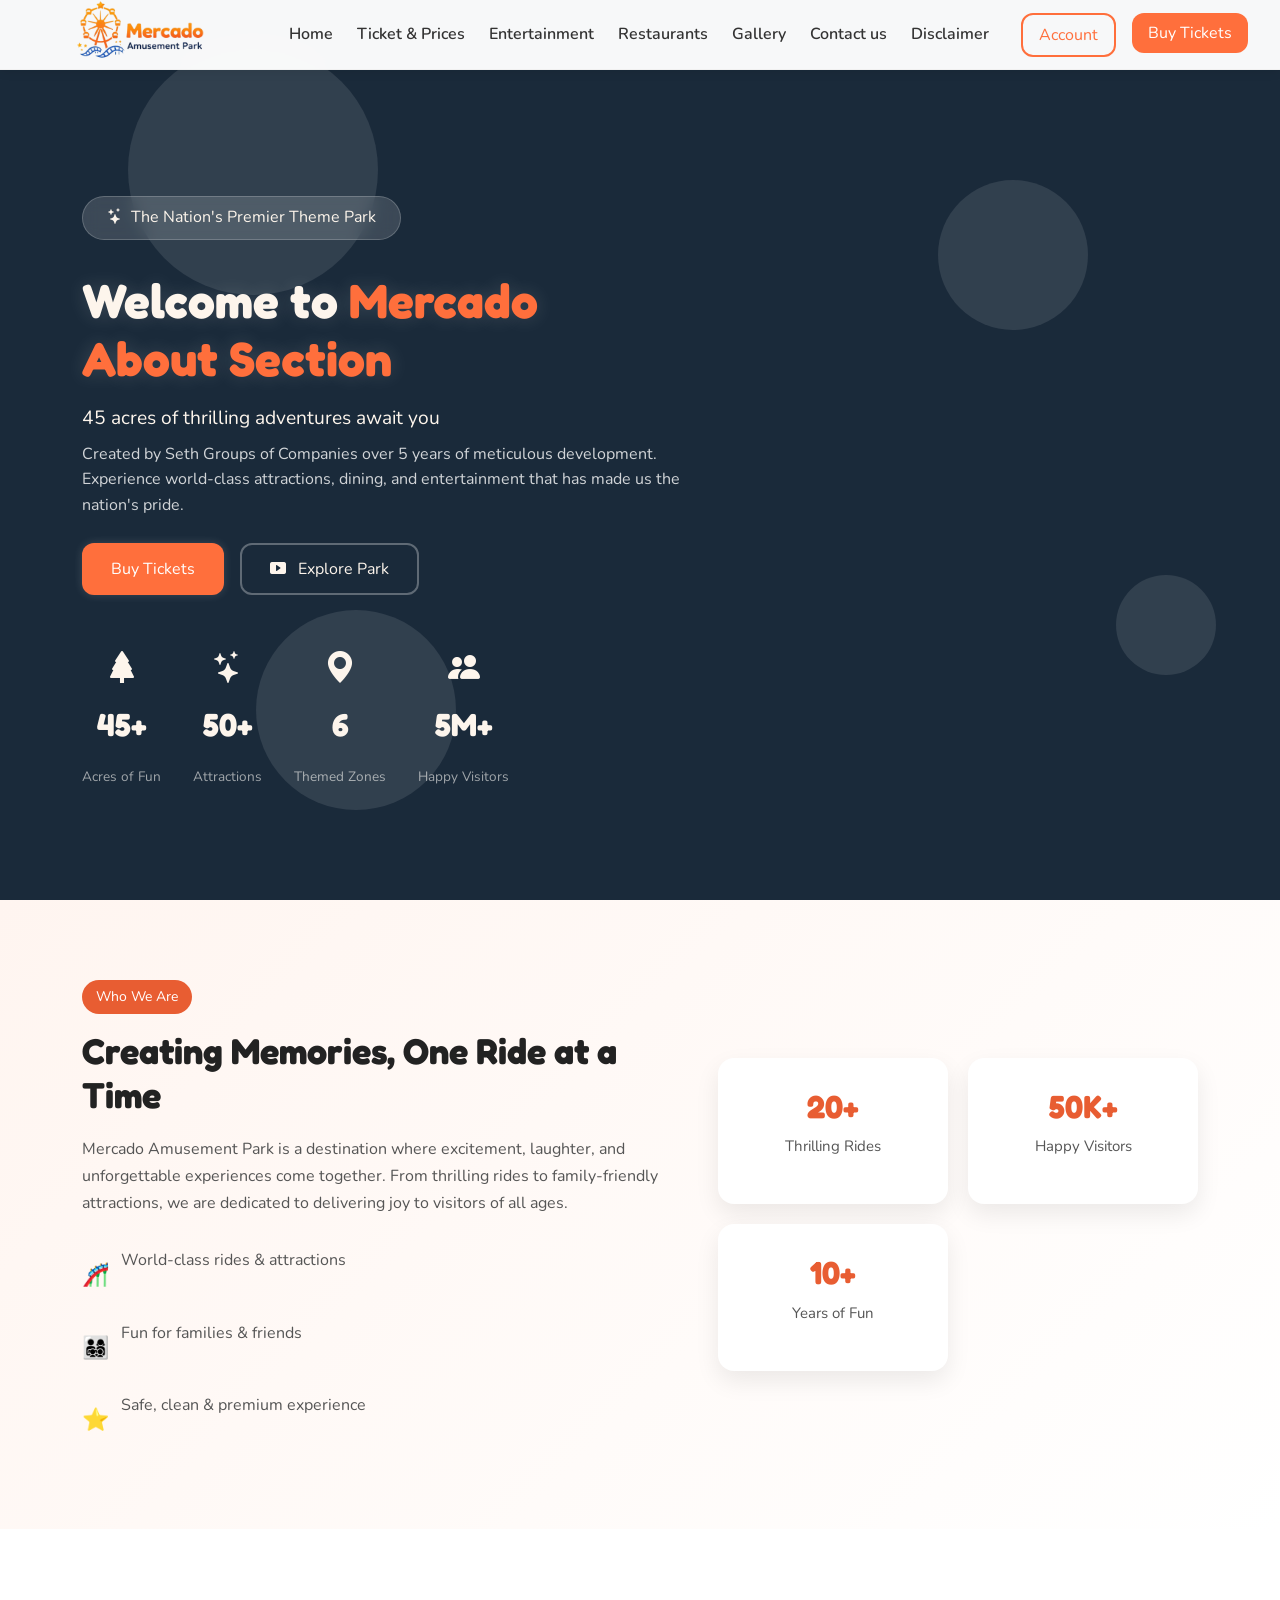
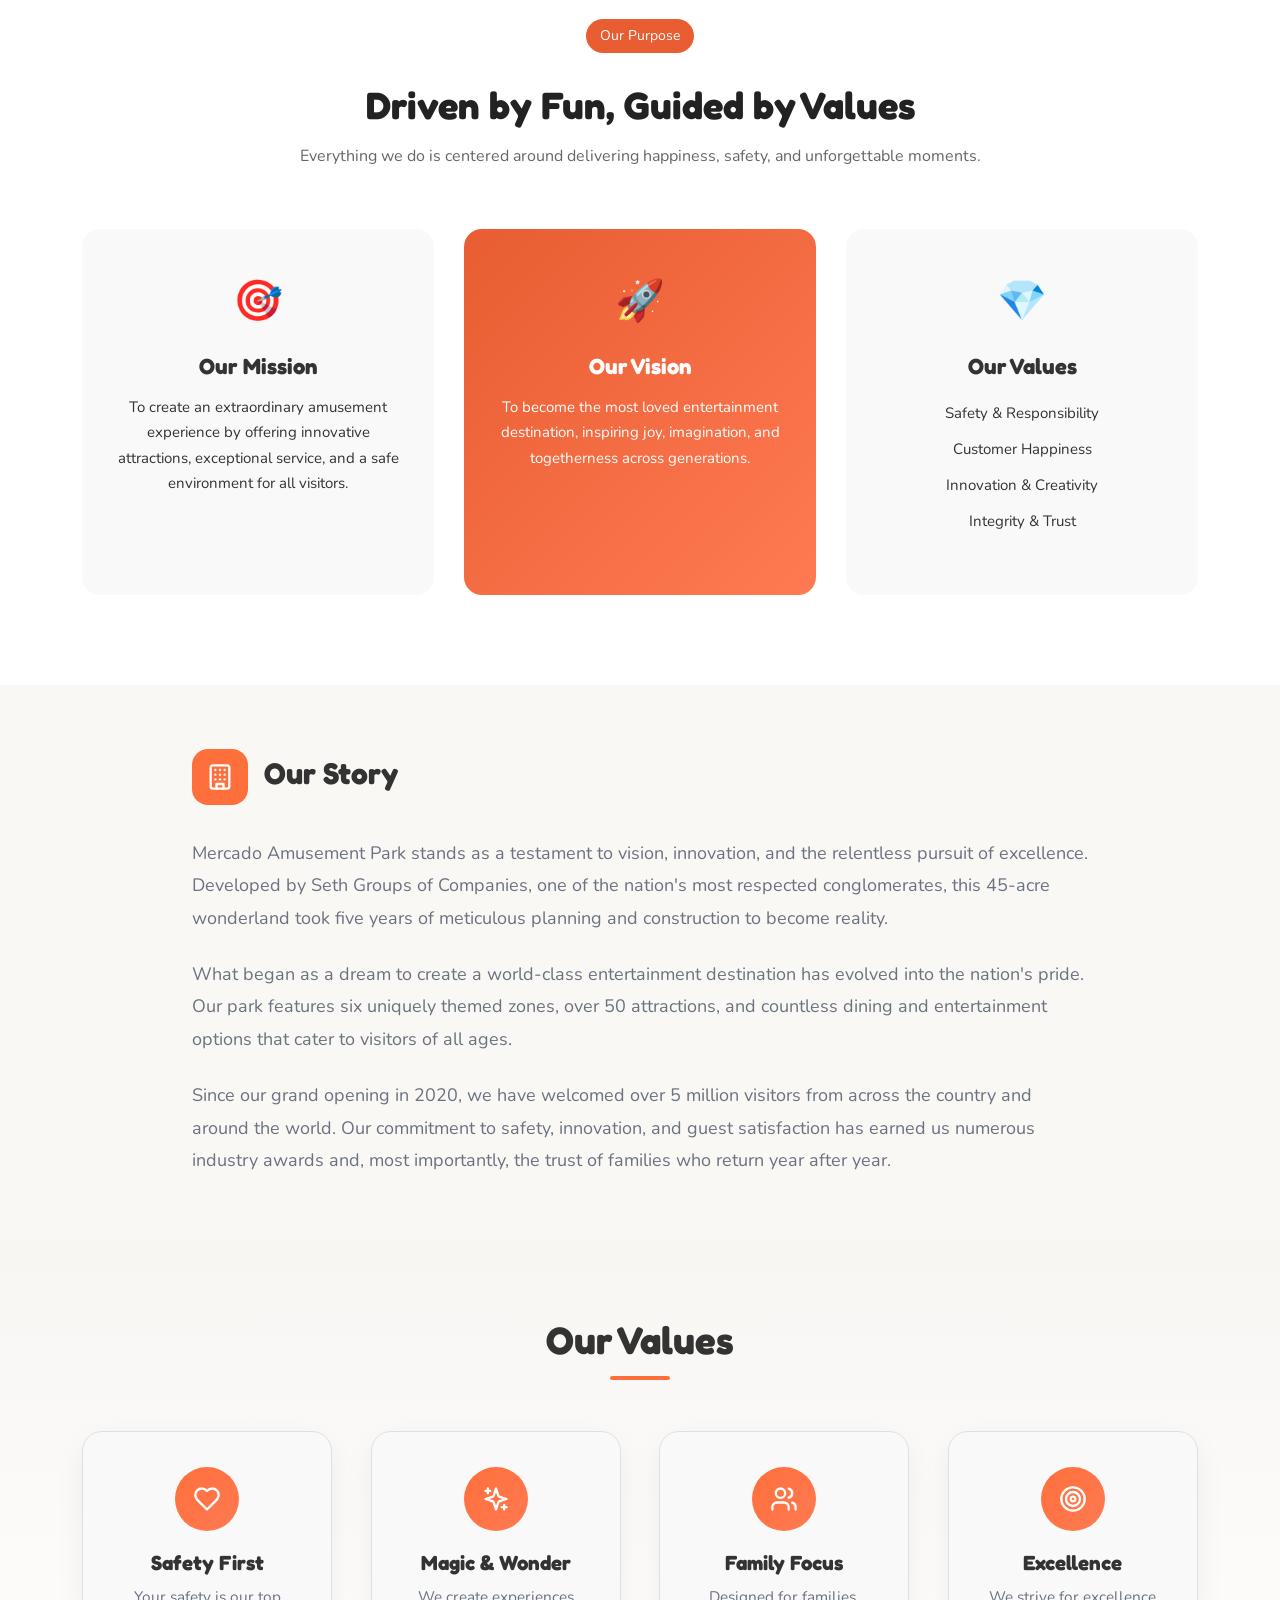
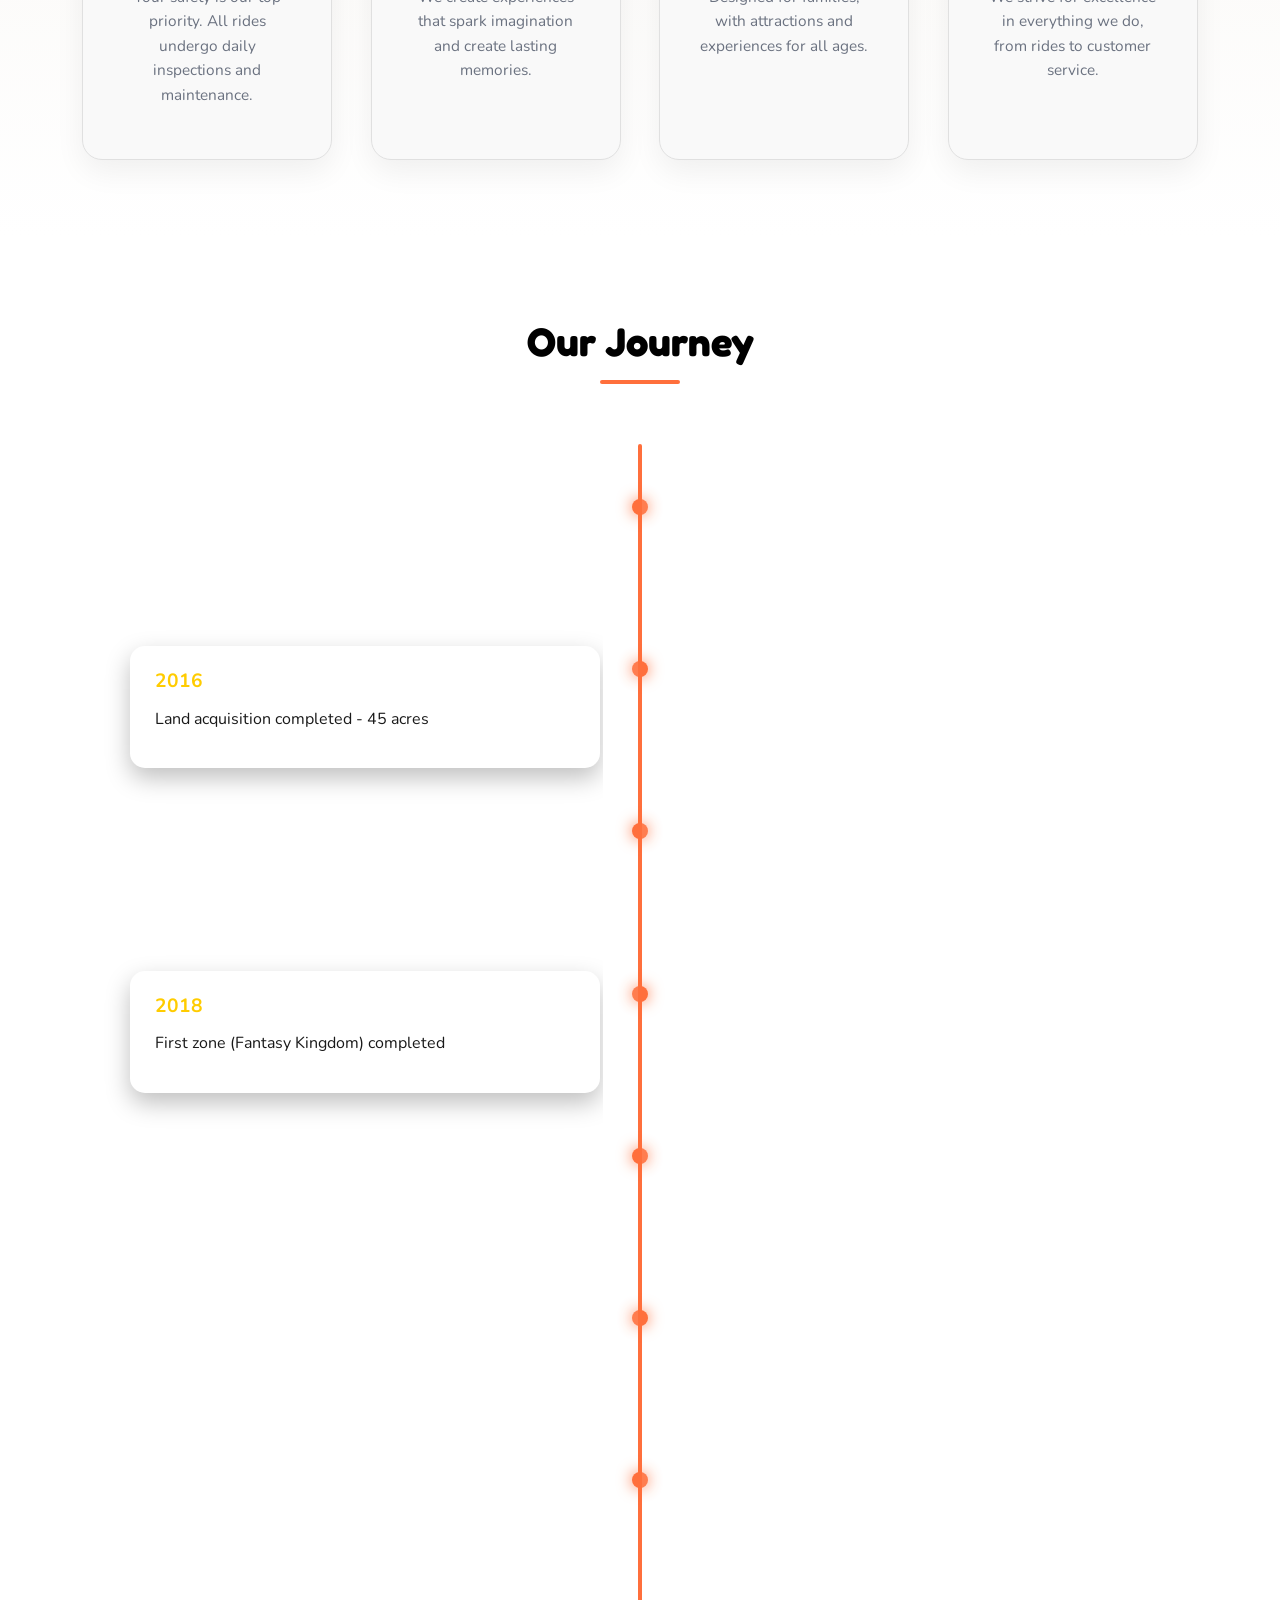
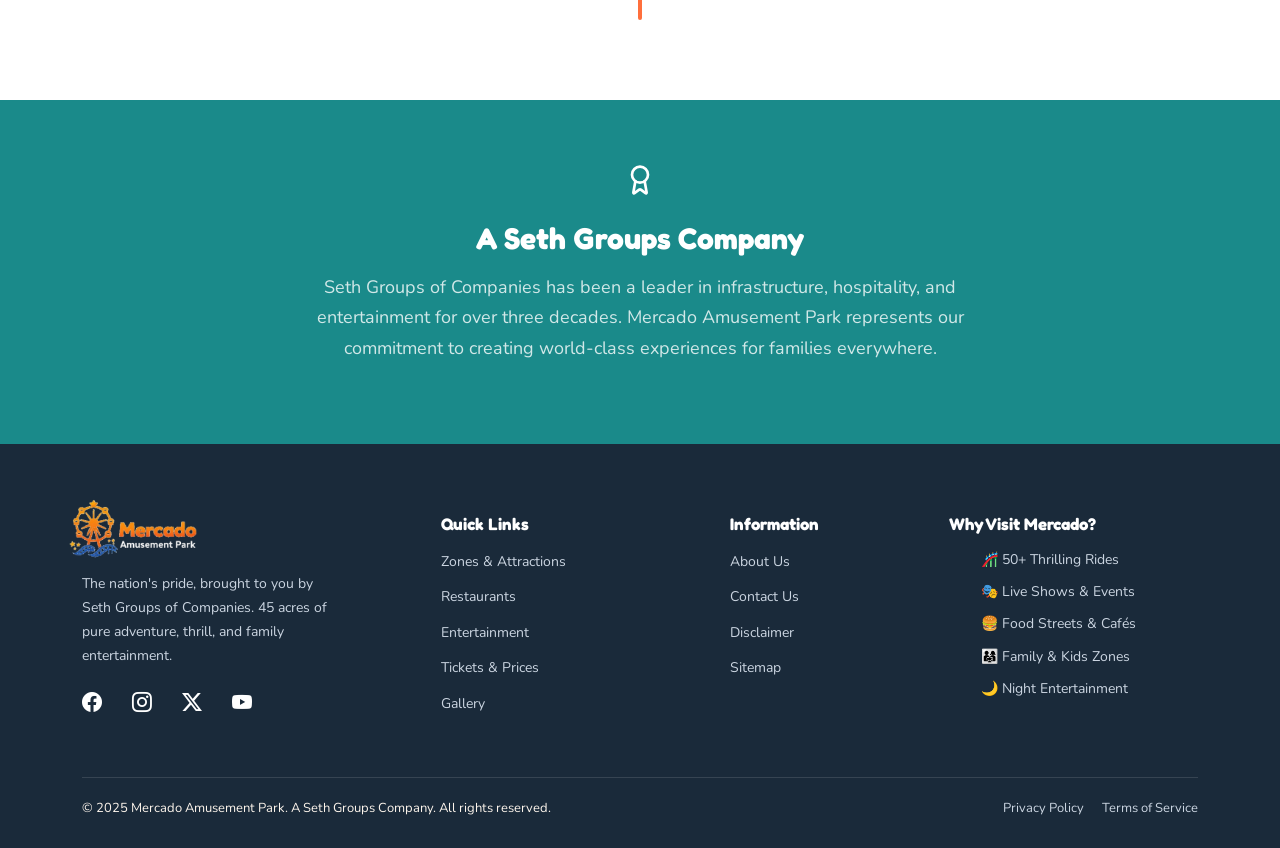
==== Pages/about.html @ fa18c022 "first commit" ====
<!DOCTYPE html>
<html lang="en">

<head>
  <meta charset="UTF-8" />
  <meta name="viewport" content="width=device-width, initial-scale=1.0" />
  <title>About | Mercado Amusement Park</title>
  <link href="https://cdn.jsdelivr.net/npm/bootstrap-icons@1.11.1/font/bootstrap-icons.css" rel="stylesheet" />
  <link href="https://cdn.jsdelivr.net/npm/bootstrap@5.3.2/dist/css/bootstrap.min.css" rel="stylesheet" />
  <link rel="icon" type="image/png" sizes="32x32" href="../Assets/Gallery,Attractions,Logo/favicon-32x32.png">
  <link rel="stylesheet" href="./about.css" />
</head>

<body>
  <nav class="nav-bar container-fluid ">
    <div class="d-flex align-items-center justify-content-between w-100">
      <!-- Logo -->
      <a href="/index.html" class="logo-navbar fw-bold"><img
          src="../Assets/Gallery,Attractions,Logo/Logo Of Nav.png" alt="" class="img-fluid"></a>
      <div class="hamburger d-lg-none" id="hamburger">
        <span></span>
        <span></span>
        <span></span>
      </div>
      <ul class="nav-items justify-content-center gap-4 d-none d-lg-flex m-0 p-0">
        <li><a href="../index.html">Home</a></li>
        <li><a href="./tickets.html">Ticket & Prices</a></li>
        <li><a href="./entertainment.html">Entertainment</a></li>
        <li><a href="./restaurant.html">Restaurants</a></li>
        <li><a href="./gallery.html">Gallery</a></li>
        <li><a href="./contact.html">Contact us</a></li>
        <li><a href="./disclaimer.html">Disclaimer</a></li>
      </ul>
      <div class="btn-navbar gap-3 d-none d-lg-flex">
        <button class="btn btn-login" data-bs-toggle="modal" data-bs-target="#loginModal">
          Account
        </button>
        <a href="./booking.html"><button class="btn btn-ticket">
            Buy Tickets
          </button></a>
      </div>
    </div>
    <div class="mobile-menu" id="mobileMenu">
      <button class="btn-close text-white mb-4" id="closeMenu"></button>
      <ul class="flex-column d-flex gap-3">
        <li><a href="/index.html">Home</a></li>
        <li><a href="./tickets.html">Ticket & Prices</a></li>
        <li><a href="./entertainment.html">Entertainment</a></li>
        <li><a href="./restaurant.html">Restaurants</a></li>
        <li><a href="./gallery.html">Gallery</a></li>
        <li><a href="./contact.html">Contact us</a></li>
        <li><a href="./disclaimer.html">Disclaimer</a></li>
        <li>
          <button class="btn btn-login w-100 mb-2" data-bs-toggle="modal" data-bs-target="#loginModal">
            Account
          </button>
        </li>
        <li>
          <a href="./booking.html"><button class="btn btn-ticket w-100">
              Buy Tickets
            </button></a>
        </li>
      </ul>
    </div>
    <div class="overlay" id="overlay"></div>
  </nav>
  <div class="modal fade" id="loginModal">
    <div class="modal-dialog modal-dialog-centered">
      <div class="modal-content p-3">
        <div class="modal-header">
          <h5 class="modal-title">Login to Your Account</h5>
          <button class="btn-close" data-bs-dismiss="modal"></button>
        </div>
        <div class="modal-body">
          <form>
            <label>Email Address</label>
            <input type="email" class="form-control mb-3" placeholder="Enter email" />
            <label>Password</label>
            <input type="password" class="form-control mb-3" placeholder="Enter password" />
            <button class="btn btn-ticket w-100">Login</button>
          </form>
          <div class="text-center mt-3">
            <small>Don't have an account?
              <a href="#" data-bs-dismiss="modal" data-bs-toggle="modal" data-bs-target="#signupModal">Create One</a>
            </small>
          </div>
        </div>
      </div>
    </div>
  </div>

  <!-- ================= SIGN-UP MODAL ================= -->
  <div class="modal fade" id="signupModal">
    <div class="modal-dialog modal-dialog-centered">
      <div class="modal-content p-3">
        <div class="modal-header">
          <h5 class="modal-title">Create Your Account</h5>
          <button class="btn-close" data-bs-dismiss="modal"></button>
        </div>
        <div class="modal-body">
          <form>
            <label>Full Name</label>
            <input type="text" class="form-control mb-3" placeholder="Full name" />
            <label>Email Address</label>
            <input type="email" class="form-control mb-3" placeholder="Email" />
            <label>Password</label>
            <input type="password" class="form-control mb-3" placeholder="Password" />
            <label>Confirm Password</label>
            <input type="password" class="form-control mb-3" placeholder="Confirm password" />
            <button class="btn btn-ticket w-100">Create Account</button>
          </form>
        </div>
      </div>
    </div>
  </div>
  <section class="hero">
    <div class="hero-bg">
      <div class="hero-circle circle1"></div>
      <div class="hero-circle circle2"></div>
      <div class="hero-circle circle3"></div>
      <div class="hero-circle circle4"></div>
    </div>
    <div class="container">
      <div class="hero-row">
        <div class="hero-content">
          <div class="hero-badge mb-3 animate-fade-up delay-1">
            <i class="bi bi-stars"></i>
            <span>The Nation's Premier Theme Park</span>
          </div>
          <h1 class="animate-fade-up delay-2 Hero-text">Welcome to <span>Mercado About Section</span></h1>

          <p class="hero-subtitle animate-fade-up delay-3">
            45 acres of thrilling adventures await you
          </p>
          <p class="hero-description animate-fade-up delay-4">
            Created by Seth Groups of Companies over 5 years of meticulous development. Experience
            world-class attractions, dining, and entertainment that has made us the nation's
            pride.
          </p>

          <div class="hero-buttons animate-fade-up delay-5">
            <button class="btn btn-hero btn-xl" data-bs-toggle="modal" data-bs-target="#ticketModal">
              Buy Tickets
            </button>
            <a href="attractions.html" class="btn btn-outline btn-xl">
              <i class="bi bi-play-btn-fill me-2"></i> Explore Park
            </a>
          </div>

          <div class="hero-stats mt-5">
            <div class="stat animate-fade-up delay-6">
              <i class="bi bi-tree-fill stat-icon primary"></i>
              <p class="stat-value primary">45+</p>
              <p class="stat-label">Acres of Fun</p>
            </div>
            <div class="stat animate-fade-up delay-7">
              <i class="bi bi-stars stat-icon accent"></i>
              <p class="stat-value accent">50+</p>
              <p class="stat-label">Attractions</p>
            </div>
            <div class="stat animate-fade-up delay-8">
              <i class="bi bi-geo-alt-fill stat-icon secondary"></i>
              <p class="stat-value secondary">6</p>
              <p class="stat-label">Themed Zones</p>
            </div>
            <div class="stat animate-fade-up delay-9">
              <i class="bi bi-people-fill stat-icon primary"></i>
              <p class="stat-value primary">5M+</p>
              <p class="stat-label">Happy Visitors</p>
            </div>
          </div>
        </div>
      </div>
    </div>
  </section>
  <section class="about-experience">
    <div class="container">
      <div class="about-grid">
        <div class="about-text">
          <span class="about-tag">Who We Are</span>
          <h2>Creating Memories, One Ride at a Time</h2>
          <p>
            Mercado Amusement Park is a destination where excitement, laughter,
            and unforgettable experiences come together. From thrilling rides
            to family-friendly attractions, we are dedicated to delivering joy
            to visitors of all ages.
          </p>

          <div class="about-points">
            <div class="point">
              <span>🎢</span>
              <p>World-class rides & attractions</p>
            </div>
            <div class="point">
              <span>👨‍👩‍👧‍👦</span>
              <p>Fun for families & friends</p>
            </div>
            <div class="point">
              <span>⭐</span>
              <p>Safe, clean & premium experience</p>
            </div>
          </div>
        </div>
        <div class="about-stats">
          <div class="stat-card">
            <h3>20+</h3>
            <p>Thrilling Rides</p>
          </div>
          <div class="stat-card">
            <h3>50K+</h3>
            <p>Happy Visitors</p>
          </div>
          <div class="stat-card">
            <h3>10+</h3>
            <p>Years of Fun</p>
          </div>
        </div>

      </div>
    </div>
  </section>
  <section class="about-mvv">
    <div class="container">

      <div class="section-header text-center">
        <span class="about-tag">Our Purpose</span>
        <h2>Driven by Fun, Guided by Values</h2>
        <p>
          Everything we do is centered around delivering happiness,
          safety, and unforgettable moments.
        </p>
      </div>
      <div class="mvv-grid">
        <div class="mvv-card">
          <div class="mvv-icon">🎯</div>
          <h3>Our Mission</h3>
          <p>
            To create an extraordinary amusement experience by offering
            innovative attractions, exceptional service, and a safe
            environment for all visitors.
          </p>
        </div>
        <div class="mvv-card highlight">
          <div class="mvv-icon">🚀</div>
          <h3>Our Vision</h3>
          <p>
            To become the most loved entertainment destination, inspiring
            joy, imagination, and togetherness across generations.
          </p>
        </div>

        <!-- Values -->
        <div class="mvv-card">
          <div class="mvv-icon">💎</div>
          <h3>Our Values</h3>
          <ul>
            <li>Safety & Responsibility</li>
            <li>Customer Happiness</li>
            <li>Innovation & Creativity</li>
            <li>Integrity & Trust</li>
          </ul>
        </div>

      </div>
    </div>
  </section>
  <section class="about-story">
    <div class="container">
      <div class="story-content">
        <div class="story-header fade-up">
          <div class="story-icon">
            <svg xmlns="http://www.w3.org/2000/svg" width="28" height="28" viewBox="0 0 24 24" fill="none"
              stroke="currentColor" stroke-width="2" stroke-linecap="round" stroke-linejoin="round">
              <rect width="16" height="20" x="4" y="2" rx="2" ry="2" />
              <path d="M9 22v-4h6v4" />
              <path d="M8 6h.01" />
              <path d="M16 6h.01" />
              <path d="M12 6h.01" />
              <path d="M12 10h.01" />
              <path d="M12 14h.01" />
              <path d="M16 10h.01" />
              <path d="M16 14h.01" />
              <path d="M8 10h.01" />
              <path d="M8 14h.01" />
            </svg>
          </div>
          <h2>Our Story</h2>
        </div>

        <div class="story-text fade-up">
          <p>Mercado Amusement Park stands as a testament to vision, innovation, and the relentless pursuit of
            excellence.
            Developed by Seth Groups of Companies, one of the nation's most respected conglomerates, this 45-acre
            wonderland took five years of meticulous planning and construction to become reality.</p>
          <p>What began as a dream to create a world-class entertainment destination has evolved into the nation's
            pride.
            Our park features six uniquely themed zones, over 50 attractions, and countless dining and entertainment
            options that cater to visitors of all ages.</p>
          <p>Since our grand opening in 2020, we have welcomed over 5 million visitors from across the country and
            around
            the world. Our commitment to safety, innovation, and guest satisfaction has earned us numerous industry
            awards
            and, most importantly, the trust of families who return year after year.</p>
        </div>
      </div>
    </div>
  </section>
  <section class="about-values">
    <div class="container">
      <h2 class="section-title fade-up">Our Values</h2>

      <div class="values-grid">
        <div class="value-card fade-up">
          <div class="value-icon">
            <svg xmlns="http://www.w3.org/2000/svg" width="28" height="28" viewBox="0 0 24 24" fill="none"
              stroke="currentColor" stroke-width="2" stroke-linecap="round" stroke-linejoin="round">
              <path
                d="M19 14c1.49-1.46 3-3.21 3-5.5A5.5 5.5 0 0 0 16.5 3c-1.76 0-3 .5-4.5 2-1.5-1.5-2.74-2-4.5-2A5.5 5.5 0 0 0 2 8.5c0 2.3 1.5 4.05 3 5.5l7 7Z" />
            </svg>
          </div>
          <h3>Safety First</h3>
          <p>Your safety is our top priority. All rides undergo daily inspections and maintenance.</p>
        </div>

        <div class="value-card fade-up" style="animation-delay: 0.1s;">
          <div class="value-icon">
            <svg xmlns="http://www.w3.org/2000/svg" width="28" height="28" viewBox="0 0 24 24" fill="none"
              stroke="currentColor" stroke-width="2" stroke-linecap="round" stroke-linejoin="round">
              <path
                d="m12 3-1.912 5.813a2 2 0 0 1-1.275 1.275L3 12l5.813 1.912a2 2 0 0 1 1.275 1.275L12 21l1.912-5.813a2 2 0 0 1 1.275-1.275L21 12l-5.813-1.912a2 2 0 0 1-1.275-1.275L12 3Z" />
              <path d="M5 3v4" />
              <path d="M19 17v4" />
              <path d="M3 5h4" />
              <path d="M17 19h4" />
            </svg>
          </div>
          <h3>Magic & Wonder</h3>
          <p>We create experiences that spark imagination and create lasting memories.</p>
        </div>

        <div class="value-card fade-up" style="animation-delay: 0.2s;">
          <div class="value-icon">
            <svg xmlns="http://www.w3.org/2000/svg" width="28" height="28" viewBox="0 0 24 24" fill="none"
              stroke="currentColor" stroke-width="2" stroke-linecap="round" stroke-linejoin="round">
              <path d="M16 21v-2a4 4 0 0 0-4-4H6a4 4 0 0 0-4 4v2" />
              <circle cx="9" cy="7" r="4" />
              <path d="M22 21v-2a4 4 0 0 0-3-3.87" />
              <path d="M16 3.13a4 4 0 0 1 0 7.75" />
            </svg>
          </div>
          <h3>Family Focus</h3>
          <p>Designed for families, with attractions and experiences for all ages.</p>
        </div>

        <div class="value-card fade-up" style="animation-delay: 0.3s;">
          <div class="value-icon">
            <svg xmlns="http://www.w3.org/2000/svg" width="28" height="28" viewBox="0 0 24 24" fill="none"
              stroke="currentColor" stroke-width="2" stroke-linecap="round" stroke-linejoin="round">
              <circle cx="12" cy="12" r="10" />
              <circle cx="12" cy="12" r="6" />
              <circle cx="12" cy="12" r="2" />
            </svg>
          </div>
          <h3>Excellence</h3>
          <p>We strive for excellence in everything we do, from rides to customer service.</p>
        </div>
      </div>
    </div>
  </section>
  <section class="about-timeline">
    <div class="container">
      <h2 class="section-title fade-up">Our Journey</h2>

      <div class="timeline">
        <div class="timeline-line"></div>

        <div class="timeline-item fade-up">
          <div class="timeline-dot"></div>
          <div class="timeline-content left">
            <span class="timeline-year">2015</span>
            <p>Project concept approved by Seth Groups</p>
          </div>
        </div>

        <div class="timeline-item fade-up" style="animation-delay: 0.1s;">
          <div class="timeline-dot"></div>
          <div class="timeline-content right">
            <span class="timeline-year">2016</span>
            <p>Land acquisition completed - 45 acres</p>
          </div>
        </div>

        <div class="timeline-item fade-up" style="animation-delay: 0.2s;">
          <div class="timeline-dot"></div>
          <div class="timeline-content left">
            <span class="timeline-year">2017</span>
            <p>Construction begins on main infrastructure</p>
          </div>
        </div>

        <div class="timeline-item fade-up" style="animation-delay: 0.3s;">
          <div class="timeline-dot"></div>
          <div class="timeline-content right">
            <span class="timeline-year">2018</span>
            <p>First zone (Fantasy Kingdom) completed</p>
          </div>
        </div>
        <div class="timeline-item fade-up" style="animation-delay: 0.4s;">
          <div class="timeline-dot"></div>
          <div class="timeline-content left">
            <span class="timeline-year">2019</span>
            <p>All 6 zones operational</p>
          </div>
        </div>

        <div class="timeline-item fade-up" style="animation-delay: 0.5s;">
          <div class="timeline-dot"></div>
          <div class="timeline-content right">
            <span class="timeline-year">2020</span>
            <p>Grand opening to the public</p>
          </div>
        </div>

        <div class="timeline-item fade-up" style="animation-delay: 0.6s;">
          <div class="timeline-dot"></div>
          <div class="timeline-content left">
            <span class="timeline-year">2024</span>
            <p>5 million visitors milestone</p>
          </div>
        </div>
      </div>
    </div>
  </section>
  <section class="about-company">
    <div class="container">
      <div class="company-content fade-up">
        <svg xmlns="http://www.w3.org/2000/svg" width="32" height="32" viewBox="0 0 24 24" fill="none"
          stroke="currentColor" stroke-width="2" stroke-linecap="round" stroke-linejoin="round" class="company-icon">
          <path
            d="m15.477 12.89 1.515 8.526a.5.5 0 0 1-.81.47l-3.58-2.687a1 1 0 0 0-1.197 0l-3.586 2.686a.5.5 0 0 1-.81-.469l1.514-8.526" />
          <circle cx="12" cy="8" r="6" />
        </svg>
        <h2>A Seth Groups Company</h2>
        <p>Seth Groups of Companies has been a leader in infrastructure, hospitality, and entertainment for over three
          decades. Mercado Amusement Park represents our commitment to creating world-class experiences for families
          everywhere.</p>
      </div>
    </div>
  </section>
  </main>
  <footer class="footer">
    <div class="container">
      <div class="footer-grid">
        <div class="footer-brand">
          <a href="#" class="footer-logo">
            <img src="../Assets/Gallery,Attractions,Logo/Footer.png" alt="Mercado Park Logo">
          </a>

          <p class="footer-description">
            The nation's pride, brought to you by Seth Groups of Companies.
            45 acres of pure adventure, thrill, and family entertainment.
          </p>
          <div class="footer-social">
            <a href="#"><i class="bi bi-facebook"></i></a>
            <a href="#"><i class="bi bi-instagram"></i></a>
            <a href="#"><i class="bi bi-twitter-x"></i></a>
            <a href="#"><i class="bi bi-youtube"></i></a>
          </div>
        </div>
        <div>
          <h4 class="footer-h42">Quick Links</h4>
          <ul class="footer-links">
            <li><a href="./Pages/For Html/Zones & Attractions.html">Zones & Attractions</a></li>
            <li><a href="./Pages/For Html/restaurant.html">Restaurants</a></li>
            <li><a href="./Pages/For Html/entertainment.html">Entertainment</a></li>
            <li><a href="./Pages/For Html/ticket&prices.html">Tickets & Prices</a></li>
            <li><a href="./Pages/For Html/gallery.html">Gallery</a></li>
          </ul>
        </div>
        <div>
          <h4 class="footer-h41">Information</h4>
          <ul class="footer-links">
            <li><a href="./Pages/For Html/about.html">About Us</a></li>
            <li><a href="./Pages/For Html/contact.html">Contact Us</a></li>
            <li><a href="./Pages/For Html/disclaimer.html">Disclaimer</a></li>
            <li><a href="./index.html">Sitemap</a></li>
          </ul>
        </div>
        <div class="footer-highlights">
          <h4>Why Visit Mercado?</h4>
          <ul>
            <li>🎢 50+ Thrilling Rides</li>
            <li>🎭 Live Shows & Events</li>
            <li>🍔 Food Streets & Cafés</li>
            <li>👨‍👩‍👧 Family & Kids Zones</li>
            <li>🌙 Night Entertainment</li>
          </ul>
        </div>

      </div>
      <div class="footer-bottom">
        <p>© 2025 Mercado Amusement Park. A Seth Groups Company. All rights reserved.</p>
        <div class="footer-bottom-links">
          <a href="disclaimer.html">Privacy Policy</a>
          <a href="disclaimer.html">Terms of Service</a>
        </div>
      </div>
    </div>
  </footer>
  <script src="https://cdn.jsdelivr.net/npm/@popperjs/core@2.11.8/dist/umd/popper.min.js"
    integrity="sha384-I7E8VVD/ismYTF4hNIPjVp/Zjvgyol6VFvRkX/vR+Vc4jQkC+hVqc2pM8ODewa9r"
    crossorigin="anonymous"></script>
  <script src="https://cdn.jsdelivr.net/npm/bootstrap@5.3.8/dist/js/bootstrap.min.js"
    integrity="sha384-G/EV+4j2dNv+tEPo3++6LCgdCROaejBqfUeNjuKAiuXbjrxilcCdDz6ZAVfHWe1Y"
    crossorigin="anonymous"></script>
  <script src="./about.js"></script>
</body>
</html>
---- Pages/about.css ----
/* Google Fonts */
@import url('https://fonts.googleapis.com/css2?family=Fredoka:wght@400;500;600;700&family=Nunito:wght@400;500;600;700&display=swap');

/* CSS Variables */
:root {
  --primary: #e85d32;
  --primary-light: #ff7a52;
  --secondary: #1a8a8a;
  --secondary-light: #25b5b5;
  --accent: #f0b429;
  --accent-dark: #d4a327;

  --background: #faf8f5;
  --foreground: #1e2a3b;
  --card: #ffffff;
  --muted: #f0ede8;
  --muted-foreground: #6b7280;
  --border: #d1d5db;

  --park-navy: #1e3a5f;
  --park-cream: #faf8f5;

  --font-display: 'Fredoka', sans-serif;
  --font-body: 'Nunito', sans-serif;

  --radius: 0.75rem;
  --shadow: 0 4px 6px -1px rgba(0, 0, 0, 0.1);
  --shadow-lg: 0 10px 15px -3px rgba(0, 0, 0, 0.1);
}

:root {
  --primary: #ff6f3c;
  --secondary: #1a8a8a;
  --accent: #f0b429;
  --card: #f9f9f9;
  --foreground: #333;
  --muted: #777;
  --border: #e0e0e0;
  --radius: 12px;
  --shadow: 0 10px 25px rgba(0, 0, 0, 0.08);
  --park-navy: #1a2a3a;
  --park-cream: #fdf5ec;
}

/* Reset & Base */
*,
*::before,
*::after {
  box-sizing: border-box;
  margin: 0;
  padding: 0;
}

html {
  scroll-behavior: smooth;
}
h1,
h2,
h3,
h4,
h5,
h6 {
  font-family: var(--font-display);
  font-weight: 700;
  line-height: 1.2;
}

a {
  text-decoration: none;
  color: black;
}

body {
  font-family: var(--font-body);
  background-color: var(--background);
  color: var(--foreground);
  line-height: 1.6;
  min-height: 100vh;
}

/* Navbar */
/* Navbar */
.nav-bar {
  background-color: #ffffff;
  height: 70px; /* Fixed height so it doesn't jump around */
  display: flex;
  align-items: center;
  border-bottom: 1px solid #f0f0f0;
  padding: 0 5%;
}

.nav-container {
  width: 100%;
  max-width: 1400px; /* Keeps everything from spreading too far */
  margin: 0 auto;
}

.img-fluid {
  max-height: 150px;
}
/* Logo Sizing */
.nav-logo-img {
  height: 65px; /* Perfect size for a 90px navbar */
  width: auto;
  object-fit: contain;
  display: block;
}


.nav-bar {
  position: fixed;
  top: 0;
  left: 0;
  width: 100%;
  z-index: 1000;
  background: rgba(255, 255, 255, 0.97);
  backdrop-filter: blur(10px);
  box-shadow: 0 2px 10px rgba(0, 0, 0, 0.08);
  padding: 1rem 2rem;
}

.logo-navbar {
  font-family: var(--font-display);
  font-size: 1.4rem;
  color: var(--foreground);
}

/* Nav Items */
.nav-items li {
  list-style: none;
}
.nav-items li a {
  text-decoration: none;
  color: var(--foreground);
  font-weight: 600;
  position: relative;
  padding-bottom: 4px;
}
.nav-items li a::after {
  content: '';
  position: absolute;
  left: 50%;
  bottom: -3px;
  transform: translateX(-50%);
  width: 0;
  height: 2px;
  background: var(--primary);
  border-radius: 50px;
  transition: 0.3s;
}
.nav-items li a:hover::after {
  width: 60%;
}
.nav-items li a:hover {
  color: var(--primary);
}

/* Desktop Navbar Buttons */

/* Account Button - Transparent */
.btn-navbar .btn-login {
  background: transparent; /* Transparent background */
  border: 2px solid var(--primary);
  color: var(--primary); /* Text color */
  border-radius: var(--radius);
  padding: 0.5rem 1rem;
  transition: 0.3s;
}

.btn-navbar .btn-login:hover {
  background: var(--primary); /* Fill on hover */
  color: #fff; /* White text on hover */
}

/* Buy Tickets Button - Remains Solid */
.btn-navbar .btn-ticket {
  background: var(--primary); /* Solid background */
  color: #fff; /* White text */
  border-radius: var(--radius);
  padding: 0.5rem 1rem;
  border: none;
  transition: 0.3s;
}

.btn-navbar .btn-ticket:hover {
  background: var(--primary-light); /* Slightly lighter on hover */
}

/* Hamburger */
.hamburger {
  cursor: pointer;
  display: flex;
  flex-direction: column;
  gap: 5px;
}
.hamburger span {
  width: 25px;
  height: 3px;
  background: var(--foreground);
  border-radius: 2px;
  transition: 0.3s;
}

/* Mobile Sidebar */
.mobile-menu {
  position: fixed;
  top: 0;
  left: -50%;
  width: 50%;
  height: 100vh;
  background: var(--background);
  color: #000000;
  padding: 2rem;
  transition: 0.3s;
  z-index: 1100;
  display: flex;
  flex-direction: column;
}
.mobile-menu ul {
  padding-top: 2rem;
  list-style: none;
}
.mobile-menu a {
  color: #000000;
  text-decoration: none;
  font-weight: 600;
}
.overlay {
  position: fixed;
  top: 0;
  left: 0;
  width: 100%;
  height: 100%;
  background: rgba(0, 0, 0, 0.5);
  opacity: 0;
  visibility: hidden;
  transition: 0.3s;
  z-index: 1050;
}

/* Show mobile menu */
.mobile-menu.active {
  left: 0;
}
.overlay.active {
  opacity: 1;
  visibility: visible;
}

/* Modals */
.modal-content {
  border-radius: var(--radius);
}
.btn-ticket {
  background: var(--primary);
  color: #fff;
  border-radius: var(--radius);
  padding: 0.5rem;
}
.btn-login {
  border-radius: var(--radius);
  padding: 0.5rem;
  border: 2px solid var(--primary);
  color: var(--primary);
}

.hero {
  position: relative;
  min-height: 100vh;
  display: flex;
  align-items: center;
  background-color: var(--park-navy);
  overflow: hidden;
  padding-top: 100px;
  color: var(--park-cream);
}





/* Hero Row */
.hero-row {
  display: flex;
  align-items: flex-start;
  justify-content: center;
  flex-direction: column;
  gap: 1.5rem;
}
.Hero-text{
  max-width: 500px;
}
/* Background Circles */
.hero-bg {
  position: absolute;
  inset: 0;
  overflow: hidden;
}

.hero-circle {
  position: absolute;
  border-radius: 50%;
  background: rgba(255, 255, 255, 0.1);
  animation: float infinite alternate;
}

.hero-circle.circle1 {
  width: 250px;
  height: 250px;
  top: 5%;
  left: 10%;
  animation-duration: 8s;
}
.hero-circle.circle2 {
  width: 150px;
  height: 150px;
  top: 20%;
  right: 15%;
  animation-duration: 6s;
}
.hero-circle.circle3 {
  width: 200px;
  height: 200px;
  bottom: 10%;
  left: 20%;
  animation-duration: 10s;
}
.hero-circle.circle4 {
  width: 100px;
  height: 100px;
  bottom: 25%;
  right: 5%;
  animation-duration: 5s;
}

@keyframes float {
  0% {
    transform: translateY(0px) rotate(0deg);
    opacity: 0.6;
  }
  50% {
    transform: translateY(-30px) rotate(15deg);
    opacity: 0.9;
  }
  100% {
    transform: translateY(0px) rotate(-10deg);
    opacity: 0.6;
  }
}

/* Hero Content */
.hero-content {
  max-width: 600px;
  text-align: left;
}

/* Badge */
.hero-badge {
  display: inline-flex;
  align-items: center;
  gap: 0.5rem;
  background: rgba(255, 255, 255, 0.15);
  padding: 0.5rem 1.5rem;
  border-radius: 999px;
  backdrop-filter: blur(8px);
  border: 1px solid rgba(255, 255, 255, 0.2);
  transition: 0.3s ease, transform 0.5s;
}

.hero-badge:hover {
  transform: translateY(-4px) scale(1.05);
}

/* Heading */
.hero h1 {
  font-size: 3rem;
  font-weight: 700;
  margin-top: 1rem;
  margin-bottom: 1rem;
  text-shadow: 0 0 20px rgba(255, 255, 255, 0.15);
  transition: transform 0.4s, opacity 0.5s;
}
.hero h1 span {
  color: var(--primary);
}

/* Subtitle & Description */
.hero-subtitle {
  font-size: 1.2rem;
  margin-bottom: 0.5rem;
}
.hero-description {
  font-size: 1rem;
  margin-bottom: 1.5rem;
  color: rgba(255, 255, 255, 0.8);
}

/* Buttons */
.hero-buttons {
  display: flex;
  flex-wrap: wrap;
  gap: 1rem;
}
.btn-hero {
  background: var(--primary);
  color: #fff;
  padding: 12px 28px;
  border-radius: 12px;
  box-shadow: 0 0 10px rgba(255, 255, 255, 0.15);
  transition: transform 0.3s, box-shadow 0.3s;
}
.btn-hero:hover {
  transform: translateY(-6px);
  box-shadow: 0 0 25px rgba(255, 255, 255, 0.35);
}
.btn-outline {
  border: 2px solid rgba(255, 255, 255, 0.3);
  color: var(--park-cream);
  padding: 12px 28px;
  border-radius: 12px;
  transition: transform 0.3s, background 0.3s;
}
.btn-outline:hover {
  transform: translateY(-6px);
  background: rgba(255, 255, 255, 0.1);
  backdrop-filter: blur(5px);
}

/* Stats */
.hero-stats {
  display: flex;
  flex-wrap: wrap;
  gap: 2rem;
  margin-top: 2rem;
}
.stat {
  display: flex;
  flex-direction: column;
  align-items: center;
  transition: transform 0.3s, color 0.3s;
}
.stat:hover {
  transform: translateY(-8px) scale(1.05);
}
.stat-icon {
  font-size: 2rem;
  margin-bottom: 0.3rem;
  transition: transform 0.3s, color 0.3s;
}
.stat:hover .stat-icon {
  transform: rotate(10deg);
  color: var(--primary-light);
}
.stat-value {
  font-family: var(--font-display);
  font-size: 2rem;
  font-weight: 700;
}
.stat-label {
  font-size: 0.85rem;
  color: rgba(250, 248, 245, 0.6);
}

/* Fade-up animation for elements */
.animate-fade-up {
  opacity: 0;
  transform: translateY(20px);
  animation: fadeUp 0.8s forwards;
}
.animate-fade-up.delay-1 {
  animation-delay: 0.2s;
}
.animate-fade-up.delay-2 {
  animation-delay: 0.4s;
}
.animate-fade-up.delay-3 {
  animation-delay: 0.6s;
}
.animate-fade-up.delay-4 {
  animation-delay: 0.8s;
}
.animate-fade-up.delay-5 {
  animation-delay: 1s;
}
.animate-fade-up.delay-6 {
  animation-delay: 1.2s;
}
.animate-fade-up.delay-7 {
  animation-delay: 1.4s;
}
.animate-fade-up.delay-8 {
  animation-delay: 1.6s;
}
.animate-fade-up.delay-9 {
  animation-delay: 1.8s;
}

@keyframes fadeUp {
  0% {
    opacity: 0;
    transform: translateY(20px);
  }
  100% {
    opacity: 1;
    transform: translateY(0);
  }
}

/* Responsive */
@media (max-width: 992px) {
  .hero-row {
    flex-direction: column;
  }
  .hero-content {
    max-width: 100%;
  }
}

/* Story Section */
.about-story {
  padding: 4rem 0;
  background-color: var(--background);
}

.story-content {
  max-width: 896px;
  margin: 0 auto;
}

.story-header {
  display: flex;
  align-items: center;
  gap: 1rem;
  margin-bottom: 2rem;
}

.story-icon {
  width: 56px;
  height: 56px;
  background-color: var(--primary);
  border-radius: 1rem;
  display: flex;
  align-items: center;
  justify-content: center;
  color: white;
}

.story-header h2 {
  font-size: 1.875rem;
  color: var(--foreground);
}

.story-text {
  color: var(--muted-foreground);
  font-size: 1.125rem;
  line-height: 1.8;
}

.story-text p {
  margin-bottom: 1.5rem;
}

.story-text p:last-child {
  margin-bottom: 0;
}

/* ===============================
   VALUES SECTION
================================ */
.about-values {
  padding: clamp(3rem, 6vw, 5rem) 0;
  background: linear-gradient(
    180deg,
    #f8f6f3 0%,
    #ffffff 100%
  );
}

/* Section Title */
.about-values .section-title {
  font-size: clamp(1.8rem, 3vw, 2.5rem);
  text-align: center;
  margin-bottom: clamp(2rem, 4vw, 3.5rem);
  color: var(--foreground);
  position: relative;
}

/* Decorative underline */
.about-values .section-title::after {
  content: "";
  width: 60px;
  height: 4px;
  background: var(--primary);
  display: block;
  margin: 0.8rem auto 0;
  border-radius: 50px;
}

/* ===============================
   GRID LAYOUT
================================ */
.values-grid {
  display: grid;
  grid-template-columns: 1fr;
  gap: clamp(1.5rem, 3vw, 2.5rem);
}

/* Tablet */
@media (min-width: 768px) {
  .values-grid {
    grid-template-columns: repeat(2, 1fr);
  }
}

/* Desktop */
@media (min-width: 1200px) {
  .values-grid {
    grid-template-columns: repeat(4, 1fr);
  }
}

/* ===============================
   VALUE CARD
================================ */
.value-card {
  background: var(--card);
  border-radius: 1.25rem;
  padding: clamp(1.5rem, 3vw, 2.2rem);
  text-align: center;
  border: 1px solid var(--border);
  box-shadow: 0 12px 30px rgba(0, 0, 0, 0.06);
  transition: 
    transform 0.4s ease,
    box-shadow 0.4s ease;
  position: relative;
  overflow: hidden;
}

/* Hover Gradient Glow */
.value-card::before {
  content: "";
  position: absolute;
  inset: 0;
  background: radial-gradient(
    circle at top,
    rgba(232, 93, 50, 0.15),
    transparent 70%
  );
  opacity: 0;
  transition: opacity 0.4s ease;
}

.value-card:hover::before {
  opacity: 1;
}

/* Hover Lift */
.value-card:hover {
  transform: translateY(-10px);
  box-shadow: 0 25px 55px rgba(0, 0, 0, 0.12);
}

/* ===============================
   ICON STYLING
================================ */
.value-icon {
  width: clamp(52px, 6vw, 64px);
  height: clamp(52px, 6vw, 64px);
  background: linear-gradient(
    135deg,
    var(--primary),
    var(--primary-light)
  );
  border-radius: 50%;
  display: flex;
  align-items: center;
  justify-content: center;
  margin: 0 auto 1.2rem;
  color: #fff;
  transition: transform 0.4s ease;
}

.value-card:hover .value-icon {
  transform: rotate(8deg) scale(1.1);
}

/* ===============================
   TEXT
================================ */
.value-card h3 {
  font-size: clamp(1.1rem, 1.6vw, 1.35rem);
  margin-bottom: 0.6rem;
  color: var(--foreground);
}

.value-card p {
  font-size: clamp(0.95rem, 1.2vw, 1.05rem);
  color: var(--muted-foreground);
  line-height: 1.6;
}

/* ===============================
   ANIMATIONS (INIT)
================================ */
.fade-up {
  opacity: 0;
  transform: translateY(30px);
  animation: fadeUp 0.8s ease forwards;
}

@keyframes fadeUp {
  to {
    opacity: 1;
    transform: translateY(0);
  }
}

/* Reduced motion support */
@media (prefers-reduced-motion: reduce) {
  .fade-up {
    animation: none;
    opacity: 1;
    transform: none;
  }
}
/* ================= TIMELINE SECTION ================= */
.about-timeline {
  padding: 80px 0;
  background-color: white;
  color: #000000;
  overflow: hidden;
}

.section-title {
  text-align: center;
  font-size: 2.5rem;
  margin-bottom: 60px;
  font-weight: 700;
  position: relative;
}

.section-title::after {
  content: "";
  width: 80px;
  height: 4px;
  background: var(--primary);
  display: block;
  margin: 15px auto 0;
  border-radius: 10px;
}

/* ================= TIMELINE WRAPPER ================= */
.timeline {
  position: relative;
  max-width: 1100px;
  margin: auto;
  padding: 20px 0;
}

.timeline-line {
  position: absolute;
  width: 4px;
  background: var(--primary);
  top: 0;
  bottom: 0;
  left: 50%;
  transform: translateX(-50%);
  border-radius: 10px;
}

/* ================= TIMELINE ITEM ================= */
.timeline-item {
  position: relative;
  width: 50%;
  padding: 20px 40px;
  box-sizing: border-box;
}

.timeline-item:nth-child(even) {
  left: 50%;
}

.timeline-item:nth-child(odd) {
  left: 0;
}

/* ================= DOT ================= */
.timeline-dot {
  position: absolute;
  top: 35px;
  width: 16px;
  height: 16px;
  background: var(--primary);
  border-radius: 50%;
  left: 100%;
  transform: translateX(-50%);
  box-shadow: 0 0 15px var(--primary);
}

.timeline-item:nth-child(even) .timeline-dot {
  left: 0;
  transform: translateX(-50%);
}

/* ================= CONTENT ================= */
.timeline-content {
  background: rgba(255, 255, 255, 0.1);
  backdrop-filter: blur(10px);
  padding: 20px 25px;
  border-radius: 15px;
  box-shadow: 0 10px 25px rgba(0, 0, 0, 0.25);
  transition: transform 0.4s ease, box-shadow 0.4s ease;
}

.timeline-content:hover {
  transform: translateY(-8px) scale(1.02);
  box-shadow: 0 15px 35px rgba(0, 0, 0, 0.4);
}

.timeline-year {
  display: inline-block;
  font-size: 1.2rem;
  font-weight: 700;
  color: #ffcc00;
  margin-bottom: 10px;
}

.timeline-content p {
  font-size: 1rem;
  line-height: 1.6;
  opacity: 0.9;
}

/* ================= ANIMATIONS ================= */
.fade-up {
  opacity: 0;
  transform: translateY(40px);
  animation: fadeUp 0.8s ease forwards;
}

@keyframes fadeUp {
  to {
    opacity: 1;
    transform: translateY(0);
  }
}

/* ================= RESPONSIVE ================= */
@media (max-width: 992px) {
  .timeline-line {
    left: 20px;
  }

  .timeline-item {
    width: 100%;
    padding-left: 60px;
    padding-right: 20px;
    margin-bottom: 40px;
    left: 0 !important;
  }

  .timeline-dot {
    left: 20px !important;
    transform: translateX(-50%);
  }

  .timeline-content {
    text-align: left;
  }
}

@media (max-width: 576px) {
  .section-title {
    font-size: 2rem;
  }

  .timeline-content {
    padding: 18px;
  }

  .timeline-year {
    font-size: 1.1rem;
  }

  .timeline-content p {
    font-size: 0.95rem;
  }
}
/* Company Section */
.about-company {
  padding: 4rem 0;
  background-color: var(--secondary);
}

.company-content {
  text-align: center;
  max-width: 672px;
  margin: 0 auto;
}

.company-icon {
  color: white;
  margin-bottom: 1.5rem;
}

.company-content h2 {
  font-size: 1.875rem;
  color: white;
  margin-bottom: 1rem;
  display: flex;
  align-items: center;
  justify-content: center;
  gap: 0.75rem;
}

.company-content p {
  color: rgba(255, 255, 255, 0.8);
  font-size: 1.125rem;
  line-height: 1.7;
}

/* Fade Up Animation */
.fade-up {
  opacity: 0;
  transform: translateY(20px);
  animation: fadeUp 0.6s ease-out forwards;
}

@keyframes fadeUp {
  to {
    opacity: 1;
    transform: translateY(0);
  }
}
.experience {
  padding: 5rem 0;
  background: var(--background);
}

.experience-grid {
  display: grid;
  gap: 2rem;
}

@media (min-width: 768px) {
  .experience-grid {
    grid-template-columns: repeat(3, 1fr);
  }
}

.experience-card {
  background: var(--card);
  padding: 2rem;
  border-radius: 1.25rem;
  text-align: center;
  transition: 0.3s;
  box-shadow: var(--shadow-sm);
}

.experience-card:hover {
  transform: translateY(-8px);
  box-shadow: var(--shadow-md);
}

.experience-card i {
  font-size: 2.5rem;
  color: var(--primary);
  margin-bottom: 1rem;
}

/* =====================================================
   FOOTER FINAL FIX (SAFE OVERRIDE – DO NOT REMOVE)
===================================================== */

.footer {
  background-color: var(--park-navy);
  color: var(--park-cream);
  padding: 70px 0 30px;
  position: relative;
}

/* Grid stays clean */
.footer-grid {
  display: grid;
  gap: 40px;
  grid-template-columns: repeat(auto-fit, minmax(220px, 1fr));
  align-items: flex-start;
}

.footer-logo {
  display: inline-flex;
  align-items: center;
  justify-content: flex-start;
  margin-bottom: 50px;
}

.footer-logo img {
  position: absolute;
 top: 15px;
 max-height: 150px;
 left: 25px;
  display: block;
  object-fit: contain;
}

/* Description */
.footer-description {
  font-size: 14px;
  line-height: 1.7;
  margin-bottom: 20px;
  color: #cbd5e1;
}

/* ---------- SOCIAL ICONS ---------- */
.footer-social {
  display: flex;
  gap: 30px;
}

.footer-social a {
  color: #ffffff;
  font-size: 20px;
  transition: transform 0.3s ease, color 0.3s ease;
}

.footer-social a:hover {
  color: var(--primary);
  transform: translateY(-3px);
}

/* ---------- HEADINGS ---------- */
.footer h4 {
  color: #ffffff;
  font-size: 1.05rem;
  margin-bottom: 15px;
}

/* ---------- LINKS ---------- */
.footer-links {
  list-style: none;
  margin: 0;
  padding-left: 70px;
}
.footer-h41{
  margin-left: 70px;
}
.footer-h42{
  margin-left: 70px;
}
.footer-links li {
  margin-bottom: 10px;
}

.footer-links a {
  color: #cbd5e1;
  font-size: 14px;
  text-decoration: none;
  transition: color 0.3s ease, padding-left 0.3s ease;
}

.footer-links a:hover {
  color: var(--primary);
  padding-left: 6px;
}

/* ---------- HIGHLIGHTS SECTION ---------- */
.footer-highlights ul {
  list-style: none;
  padding-right: 40px;
}

.footer-highlights li {
  font-size: 14px;
  margin-bottom: 10px;
  color: #cbd5e1;
}

/* ---------- FOOTER BOTTOM ---------- */
.footer-bottom {
  border-top: 1px solid rgba(255, 255, 255, 0.12);
  margin-top: 50px;
  padding-top: 20px;
  display: flex;
  justify-content: space-between;
  align-items: center;
  flex-wrap: wrap;
  gap: 10px;
  font-size: 13px;
}

.footer-bottom p {
  margin: 0;
}

.footer-bottom-links a {
  color: #cbd5e1;
  margin-left: 15px;
  text-decoration: none;
  transition: color 0.3s ease;
}

.footer-bottom-links a:hover {
  color: var(--primary);
}

/* ---------- MOBILE FOOTER FIX ---------- */
@media (max-width: 768px) {
  .footer {
    text-align: center;
  }

  .footer-logo {
    justify-content: center;
  }

  .footer-social {
    justify-content: center;
  }

  .footer-bottom {
    flex-direction: column;
    text-align: center;
  }

  .footer-bottom-links a {
    margin: 0 8px;
  }
}
.about-experience {
  padding: 80px 0;
  background: linear-gradient(135deg, #fff5f0, #ffffff);
}

.about-grid {
  display: grid;
  grid-template-columns: 1.2fr 1fr;
  gap: 60px;
  align-items: center;
}

.about-tag {
  display: inline-block;
  background: #e85d32;
  color: #fff;
  padding: 6px 14px;
  border-radius: 30px;
  font-size: 14px;
  margin-bottom: 15px;
}

.about-text h2 {
  font-size: 36px;
  margin-bottom: 20px;
  color: #222;
}

.about-text p {
  font-size: 16px;
  line-height: 1.7;
  color: #555;
  margin-bottom: 30px;
}

.about-points {
  display: flex;
  flex-direction: column;
  gap: 15px;
}

.point {
  display: flex;
  align-items: center;
  gap: 12px;
  font-size: 16px;
  color: #333;
}

.point span {
  font-size: 22px;
}

.about-stats {
  display: grid;
  grid-template-columns: repeat(2, 1fr);
  gap: 20px;
}

.stat-card {
  background: #ffffff;
  padding: 30px;
  border-radius: 16px;
  text-align: center;
  box-shadow: 0 10px 25px rgba(0, 0, 0, 0.08);
  transition: transform 0.3s ease;
}

.stat-card:hover {
  transform: translateY(-8px);
}

.stat-card h3 {
  font-size: 32px;
  color: #e85d32;
  margin-bottom: 8px;
}

.stat-card p {
  font-size: 15px;
  color: #555;
}

/* Responsive */
@media (max-width: 992px) {
  .about-grid {
    grid-template-columns: 1fr;
  }

  .about-text h2 {
    font-size: 30px;
  }
}
.about-mvv {
  padding: 90px 0;
  background: #ffffff;
}

.section-header {
  max-width: 700px;
  margin: 0 auto 60px;
}

.section-header h2 {
  font-size: 38px;
  margin: 15px 0;
  color: #222;
}

.section-header p {
  color: #666;
  font-size: 16px;
}

.mvv-grid {
  display: grid;
  grid-template-columns: repeat(3, 1fr);
  gap: 30px;
}

.mvv-card {
  background: #f9f9f9;
  padding: 40px 30px;
  border-radius: 18px;
  text-align: center;
  transition: all 0.3s ease;
  position: relative;
}

.mvv-card:hover {
  transform: translateY(-10px);
  box-shadow: 0 15px 35px rgba(0, 0, 0, 0.1);
}

.mvv-card.highlight {
  background: linear-gradient(135deg, #e85d32, #ff7a52);
  color: #ffffff;
}

.mvv-icon {
  font-size: 40px;
  margin-bottom: 20px;
}

.mvv-card h3 {
  font-size: 22px;
  margin-bottom: 15px;
}

.mvv-card p {
  font-size: 15px;
  line-height: 1.7;
}

.mvv-card ul {
  list-style: none;
  padding: 0;
}

.mvv-card ul li {
  font-size: 15px;
  padding: 6px 0;
}

/* Responsive */
@media (max-width: 992px) {
  .mvv-grid {
    grid-template-columns: 1fr;
  }

  .section-header h2 {
    font-size: 30px;
  }
}
/* ---------- FOOTER (IMPORTANT FIX) ---------- */
@media (max-width: 992px) {
  .footer-grid {
    grid-template-columns: 1fr 1fr;
    text-align: center;
  }
}

@media (max-width: 768px) {
  .footer-grid {
    grid-template-columns: 1fr;
  }

  /* REMOVE FORCED LEFT MARGINS */
  .footer-links,
  .footer-h41,
  .footer-h42,
  .footer-h43 {
    padding-left: 0 !important;
    margin-left: 0 !important;
  }

  /* LOGO CENTER FIX */
  .footer-logo {
    position: relative;
    justify-content: center;
  }

  .footer-logo img {
    position: relative !important;
    top: 30px !important;
    left: 0 !important;
    margin: auto;
    max-height: 200px;
  }

  .footer-social {
    justify-content: center;
  }

  .footer-bottom {
    flex-direction: column;
    text-align: center;
    gap: 12px;
  }

  .footer-bottom-links a {
    margin: 0 6px;
  }
}
@media (max-width: 992px) {
  .hero {
    padding-top: 120px;
    text-align: center;
  }

  .hero-content {
    max-width: 100%;
    text-align: center;
  }

  .hero-buttons {
    justify-content: center;
  }

  .hero-stats {
    justify-content: center;
  }
}

@media (max-width: 768px) {

  /* NAV LOGO LEFT */
  .navbar {
    justify-content: space-between;
  }

  .nav-logo {
    text-align: left;
  }
.img-fluid {
    max-height: 150px;
    position: absolute;
    top: -39px;
    left: -12px;
}
}
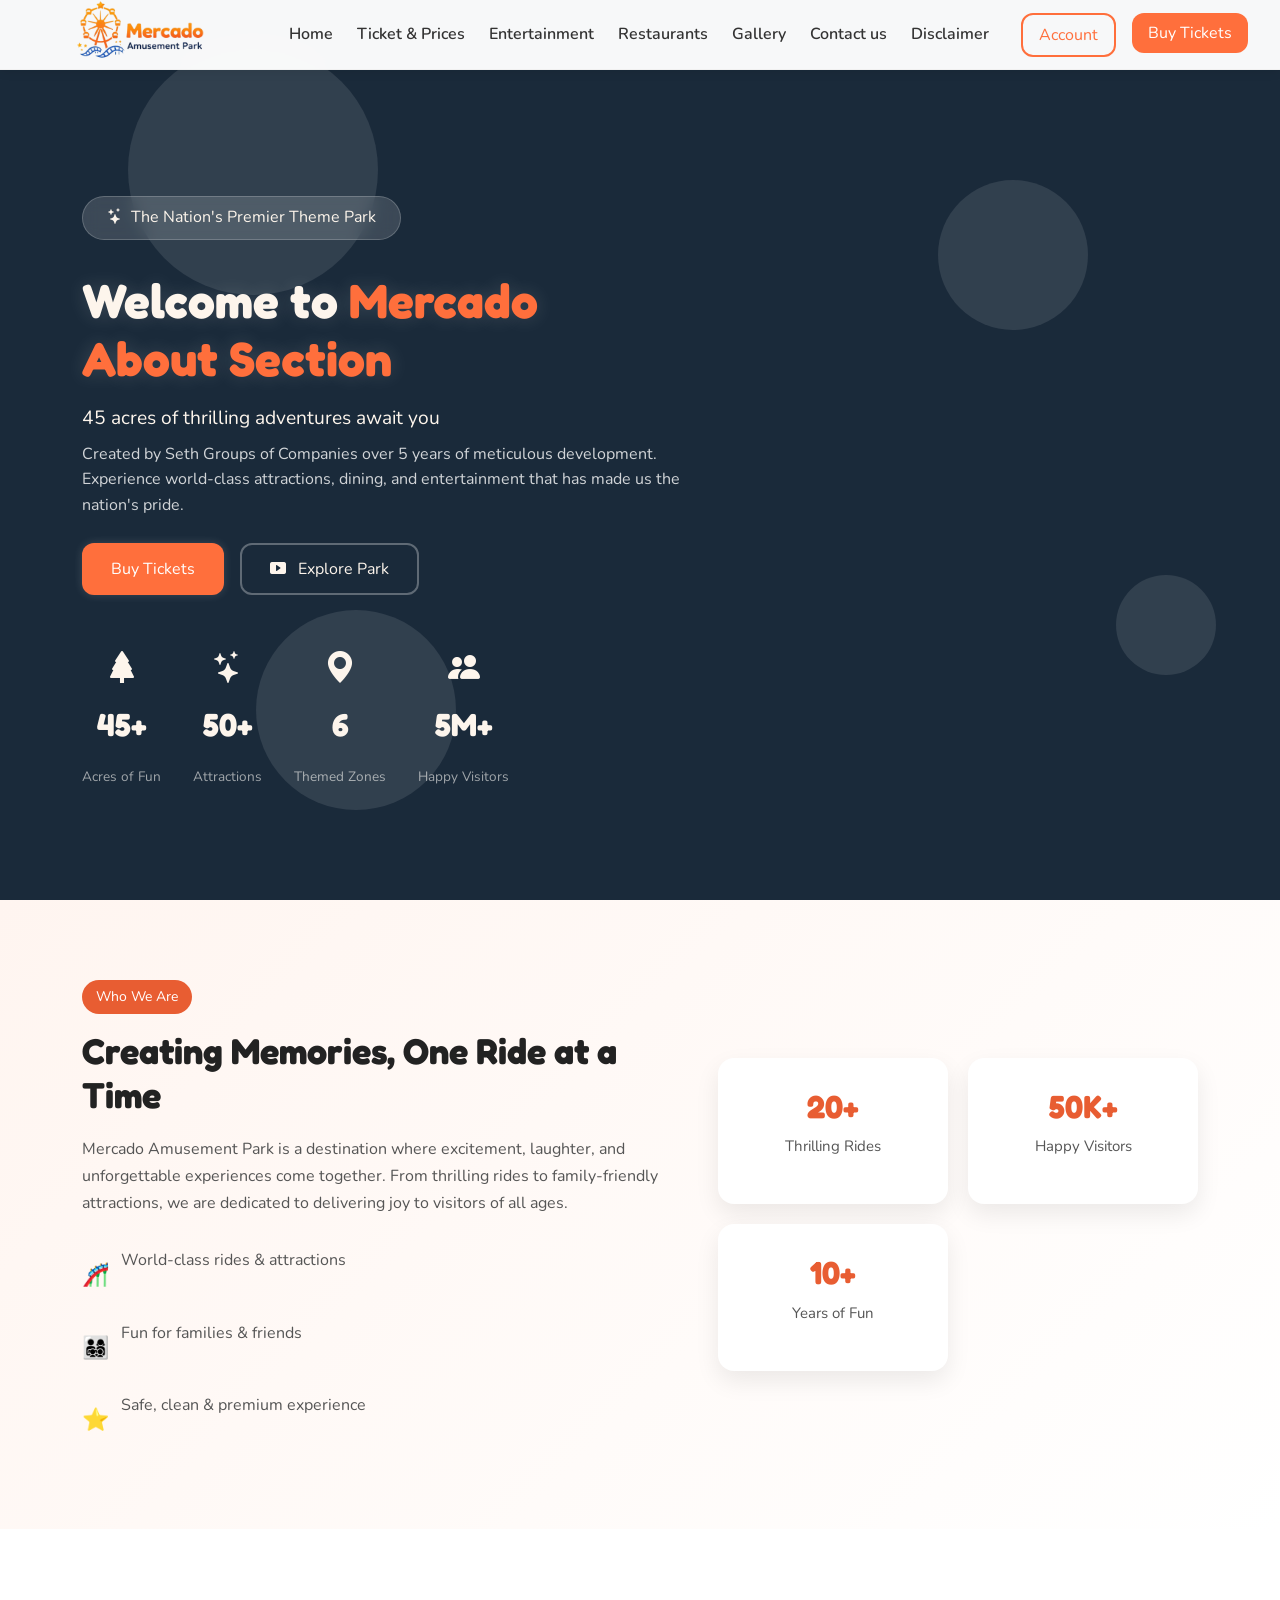
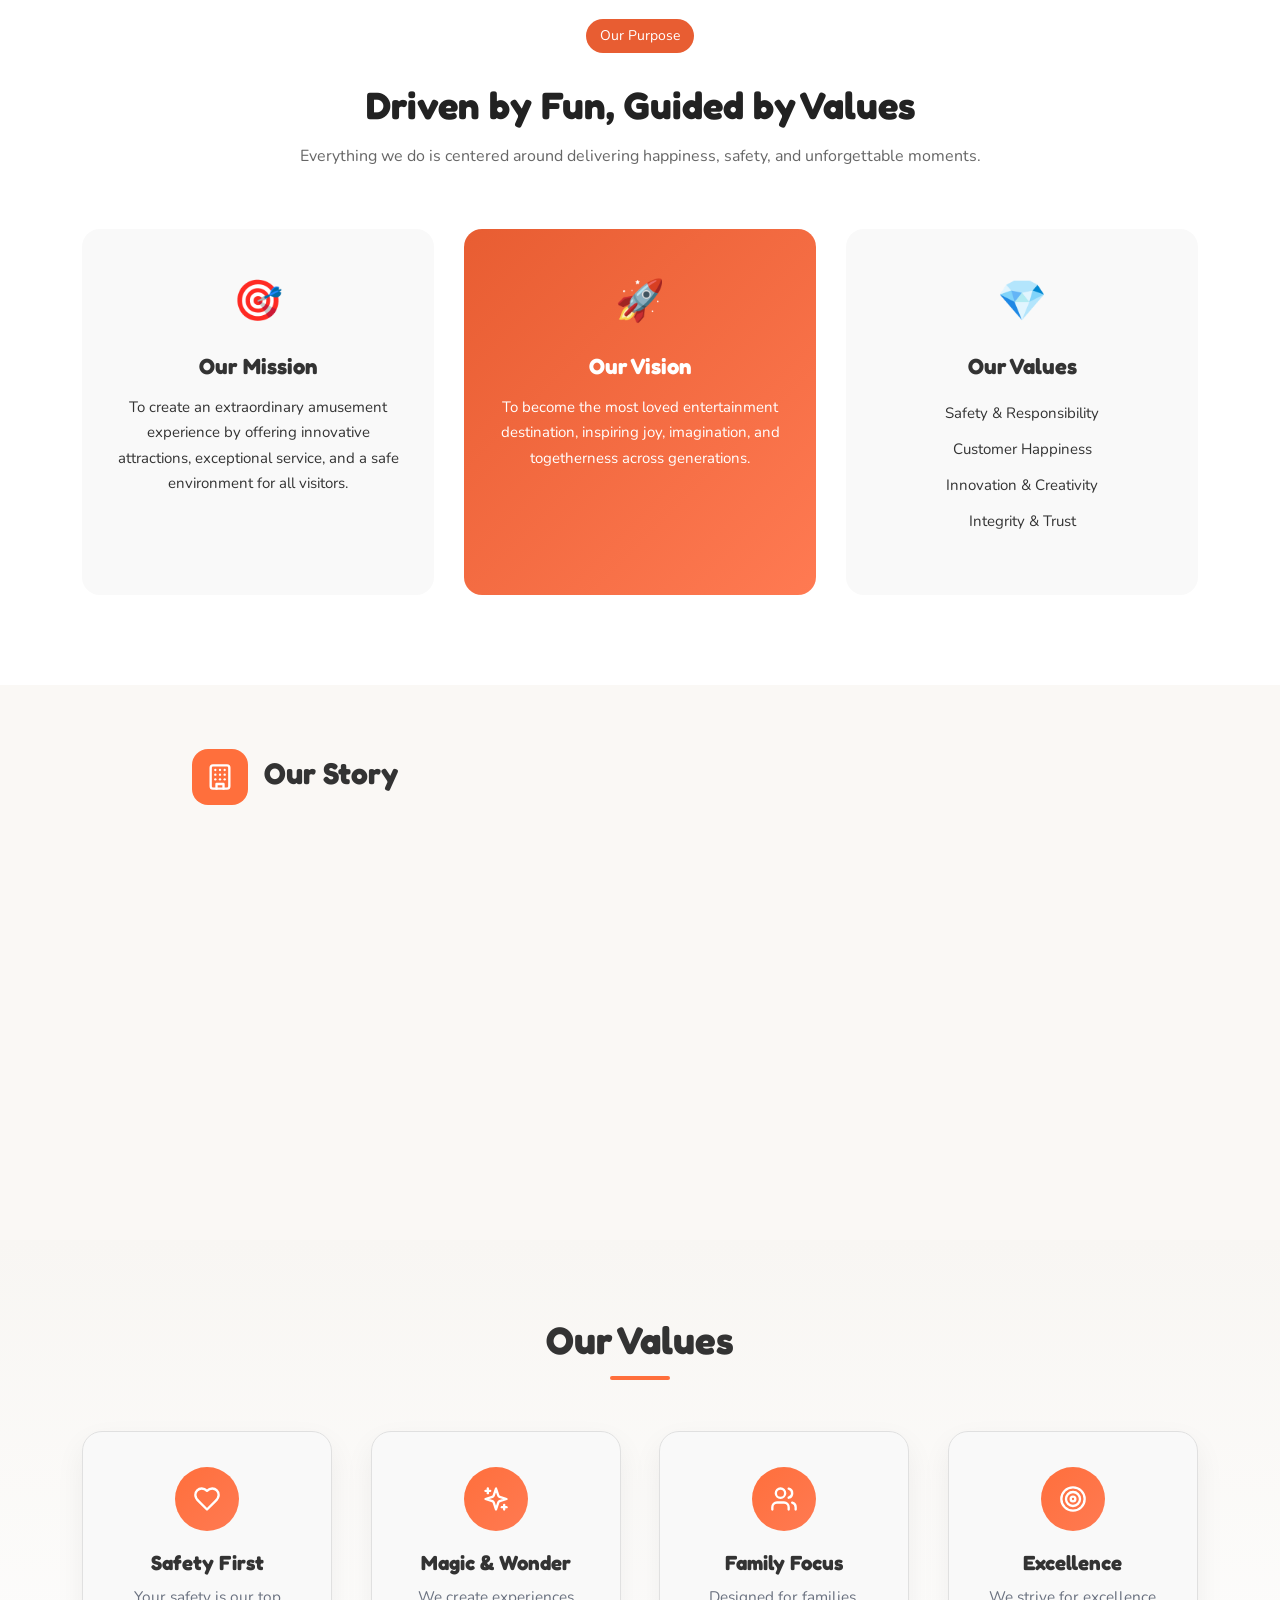
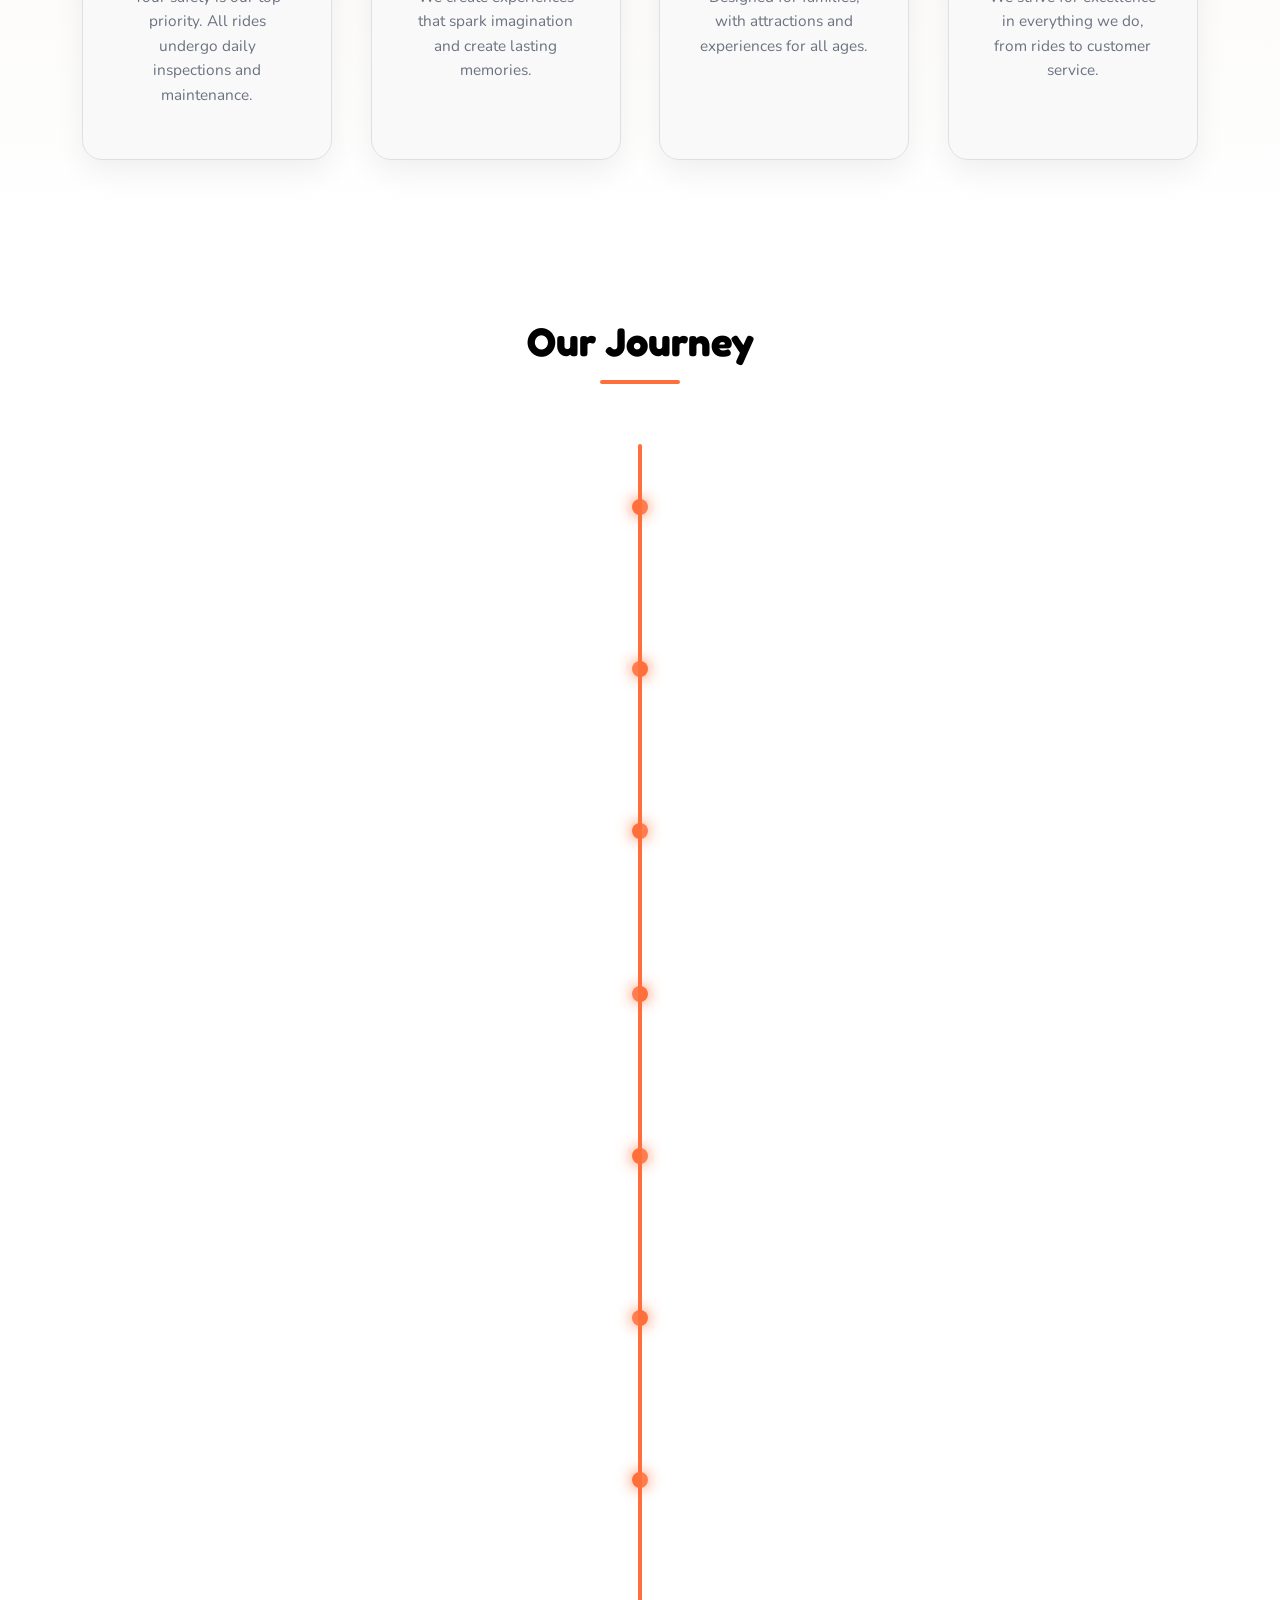
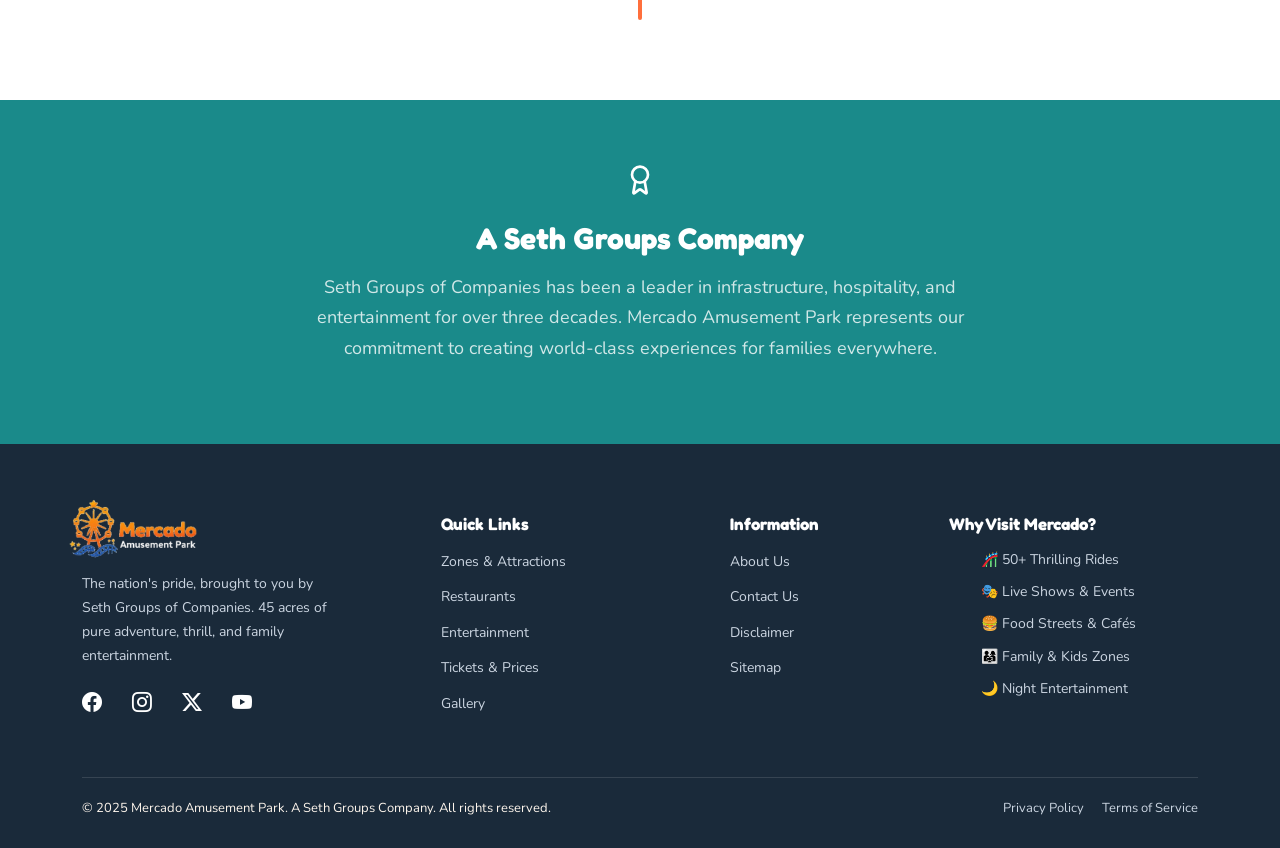
==== commit 70e04440: "Add Some New Pages Gallery,Disclamier,Entertainment,Tickets" ====
--- a/Pages/about.html
+++ b/Pages/about.html
@@ -10,12 +10,10 @@
   <link rel="icon" type="image/png" sizes="32x32" href="../Assets/Gallery,Attractions,Logo/favicon-32x32.png">
   <link rel="stylesheet" href="./about.css" />
 </head>
-
 <body>
   <nav class="nav-bar container-fluid ">
     <div class="d-flex align-items-center justify-content-between w-100">
-      <!-- Logo -->
-      <a href="/index.html" class="logo-navbar fw-bold"><img
+      <a href="../index.html" class="logo-navbar fw-bold"><img
           src="../Assets/Gallery,Attractions,Logo/Logo Of Nav.png" alt="" class="img-fluid"></a>
       <div class="hamburger d-lg-none" id="hamburger">
         <span></span>
@@ -88,8 +86,6 @@
       </div>
     </div>
   </div>
-
-  <!-- ================= SIGN-UP MODAL ================= -->
   <div class="modal fade" id="signupModal">
     <div class="modal-dialog modal-dialog-centered">
       <div class="modal-content p-3">
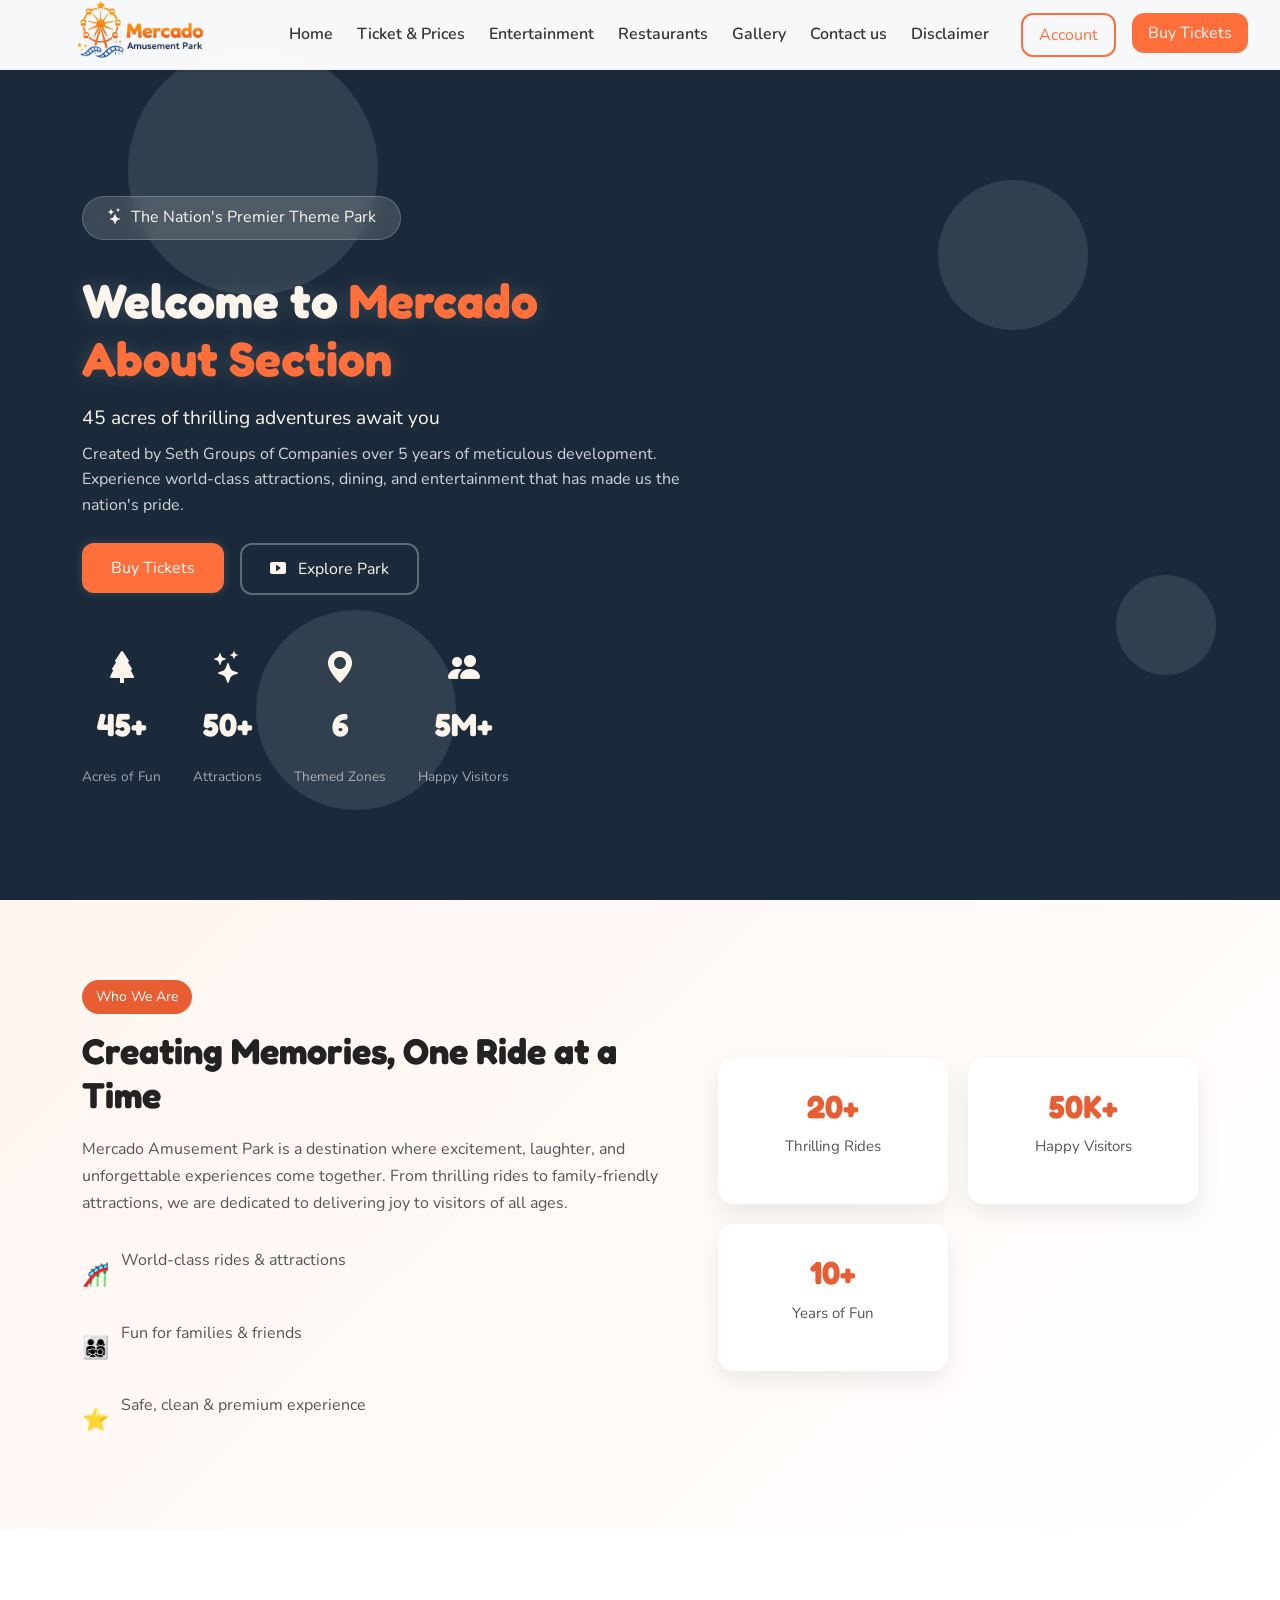
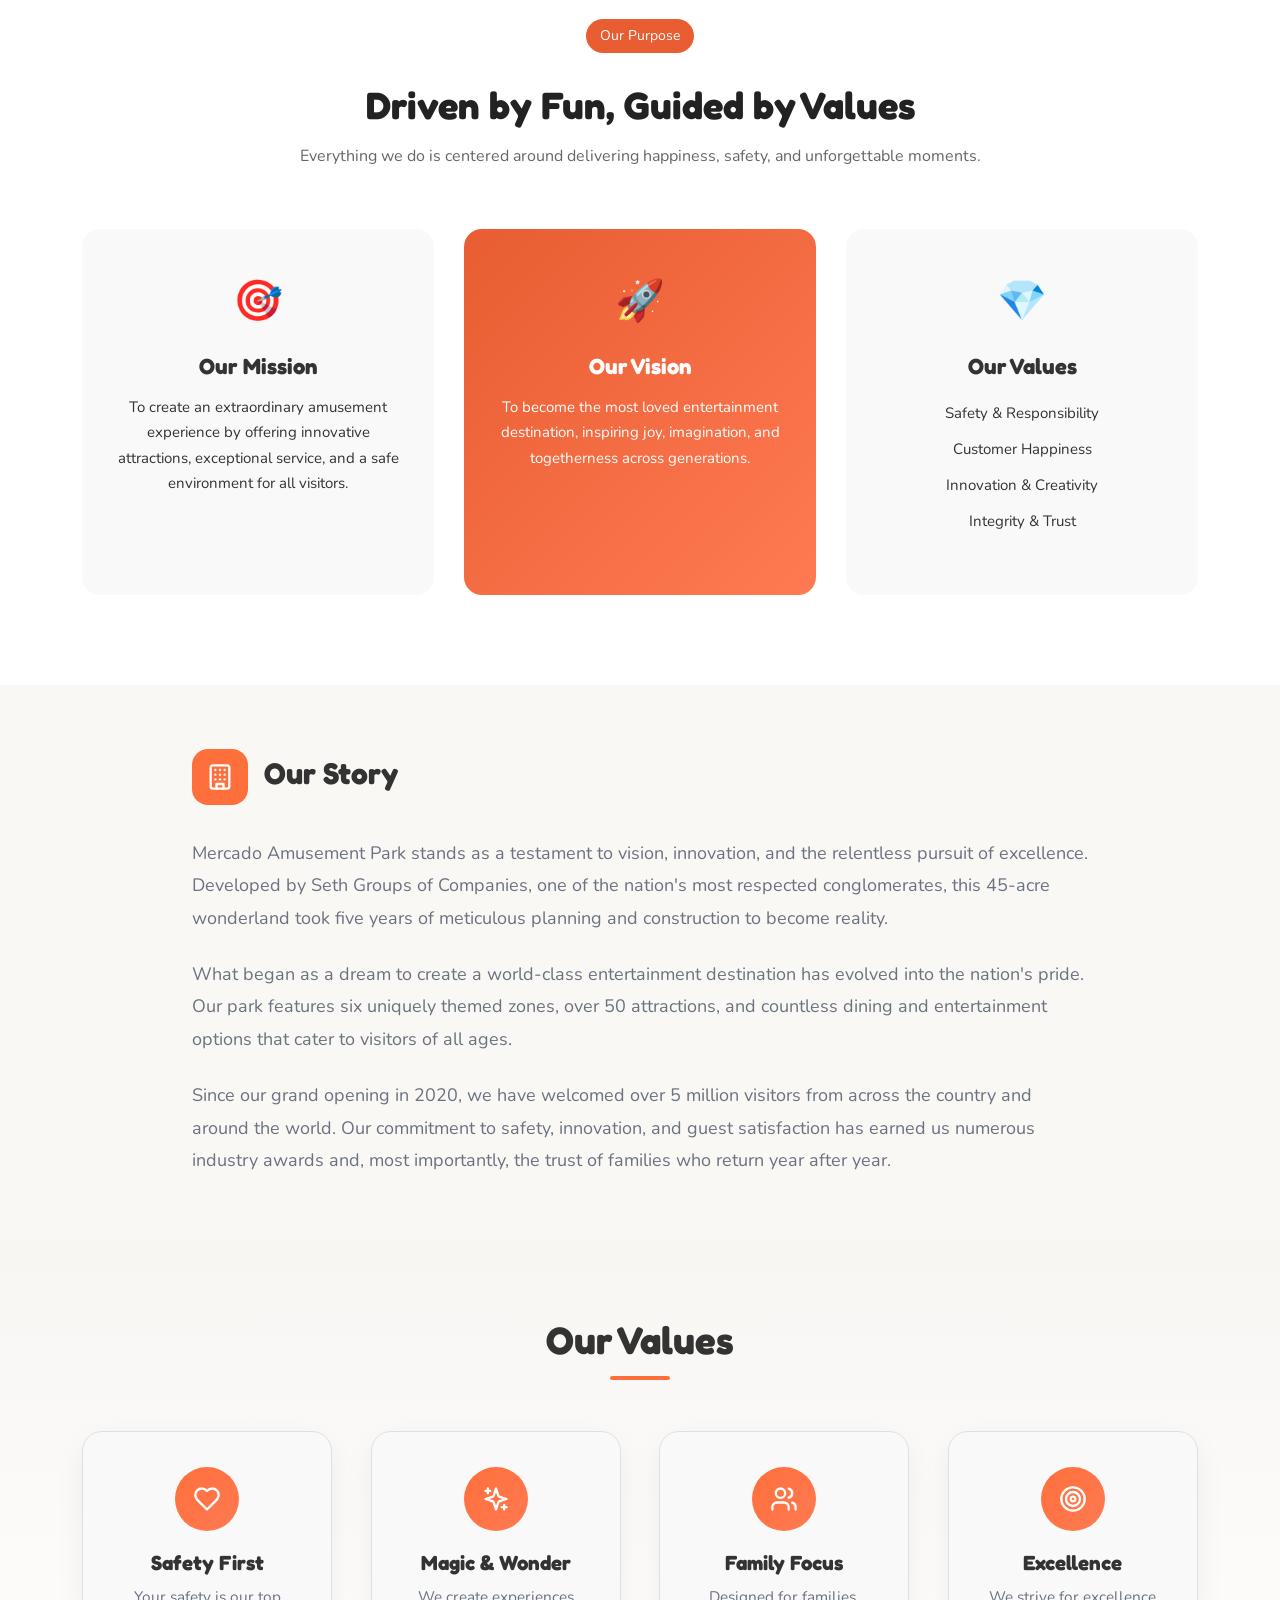
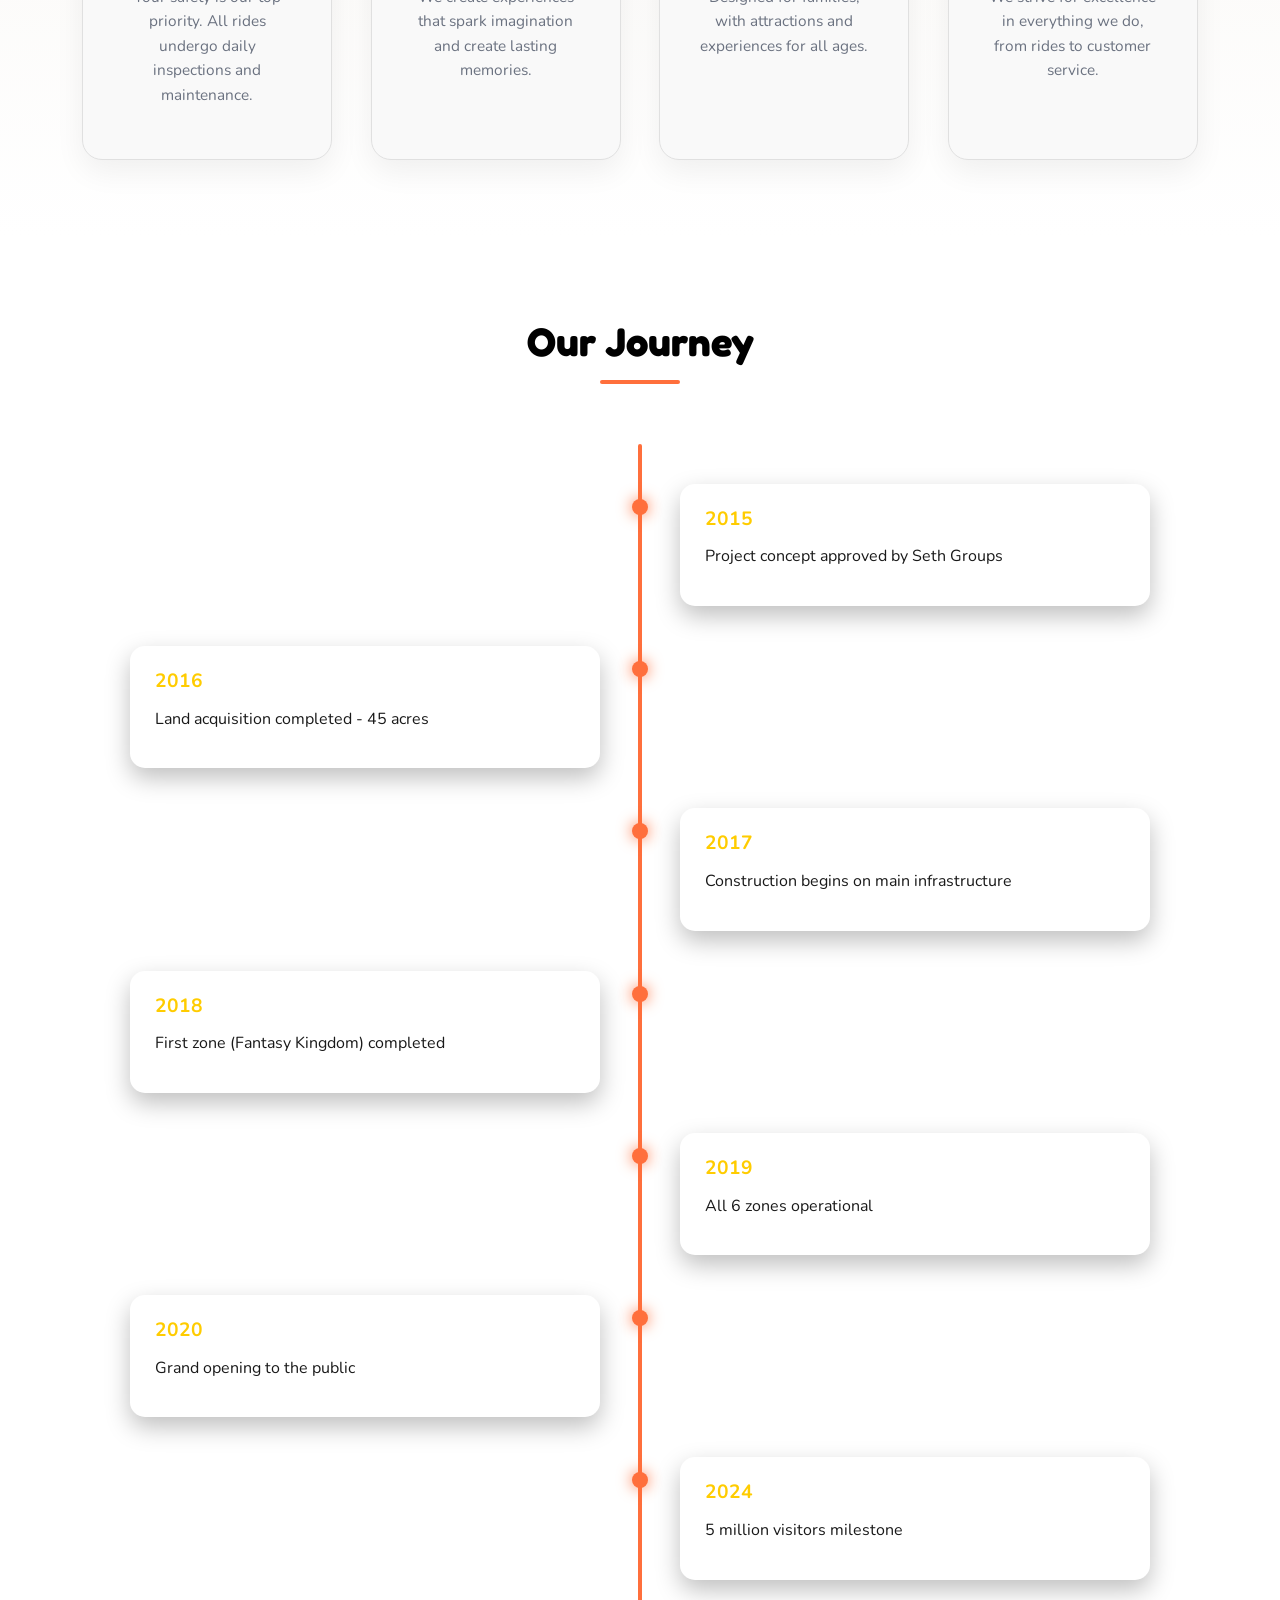
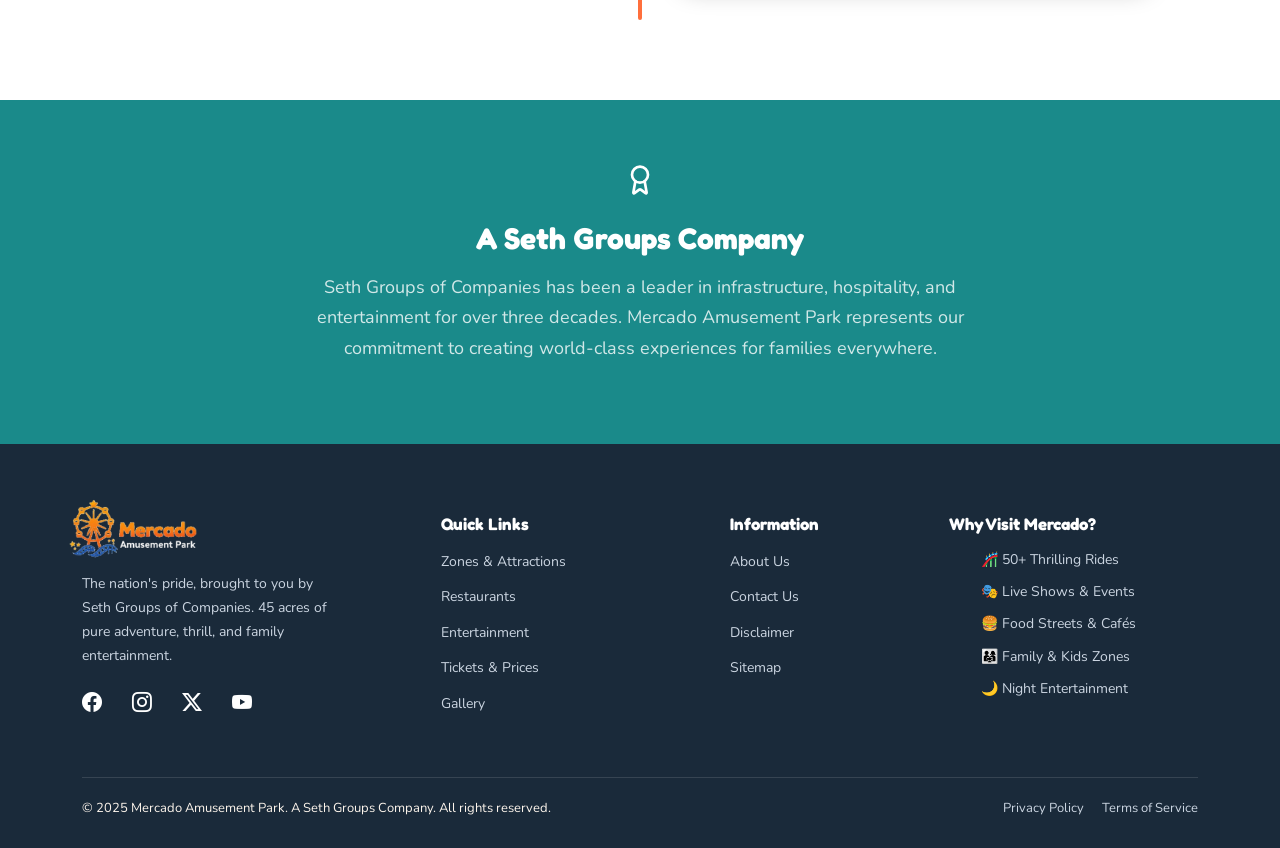
==== commit b7566f32: "Resolving the Responsive issues" ====
--- a/Pages/about.html
+++ b/Pages/about.html
@@ -41,7 +41,7 @@
     <div class="mobile-menu" id="mobileMenu">
       <button class="btn-close text-white mb-4" id="closeMenu"></button>
       <ul class="flex-column d-flex gap-3">
-        <li><a href="/index.html">Home</a></li>
+        <li><a href="../index.html">Home</a></li>
         <li><a href="./tickets.html">Ticket & Prices</a></li>
         <li><a href="./entertainment.html">Entertainment</a></li>
         <li><a href="./restaurant.html">Restaurants</a></li>
@@ -135,10 +135,12 @@
           </p>
 
           <div class="hero-buttons animate-fade-up delay-5">
-            <button class="btn btn-hero btn-xl" data-bs-toggle="modal" data-bs-target="#ticketModal">
+       <a href="./booking.html">
+            <button class="btn btn-hero btn-xl">
               Buy Tickets
             </button>
-            <a href="attractions.html" class="btn btn-outline btn-xl">
+       </a>
+            <a href="./attractions.html" class="btn btn-outline btn-xl">
               <i class="bi bi-play-btn-fill me-2"></i> Explore Park
             </a>
           </div>
@@ -466,20 +468,20 @@
         <div>
           <h4 class="footer-h42">Quick Links</h4>
           <ul class="footer-links">
-            <li><a href="./Pages/For Html/Zones & Attractions.html">Zones & Attractions</a></li>
-            <li><a href="./Pages/For Html/restaurant.html">Restaurants</a></li>
-            <li><a href="./Pages/For Html/entertainment.html">Entertainment</a></li>
-            <li><a href="./Pages/For Html/ticket&prices.html">Tickets & Prices</a></li>
-            <li><a href="./Pages/For Html/gallery.html">Gallery</a></li>
+            <li><a href="../Pages/attractions.html">Zones & Attractions</a></li>
+            <li><a href="../Pages/restaurant.html">Restaurants</a></li>
+            <li><a href="../Pages/entertainment.html">Entertainment</a></li>
+            <li><a href="../Pages/tickets.html">Tickets & Prices</a></li>
+            <li><a href="../Pages/gallery.html">Gallery</a></li>
           </ul>
         </div>
         <div>
           <h4 class="footer-h41">Information</h4>
           <ul class="footer-links">
-            <li><a href="./Pages/For Html/about.html">About Us</a></li>
-            <li><a href="./Pages/For Html/contact.html">Contact Us</a></li>
-            <li><a href="./Pages/For Html/disclaimer.html">Disclaimer</a></li>
-            <li><a href="./index.html">Sitemap</a></li>
+            <li><a href="../Pages/about.html">About Us</a></li>
+            <li><a href="../Pages/contact.html">Contact Us</a></li>
+            <li><a href="../Pages/disclaimer.html">Disclaimer</a></li>
+            <li><a href="../Pages/contact.html">Sitemap</a></li>
           </ul>
         </div>
         <div class="footer-highlights">
@@ -497,8 +499,8 @@
       <div class="footer-bottom">
         <p>© 2025 Mercado Amusement Park. A Seth Groups Company. All rights reserved.</p>
         <div class="footer-bottom-links">
-          <a href="disclaimer.html">Privacy Policy</a>
-          <a href="disclaimer.html">Terms of Service</a>
+          <a href="../Pages/disclaimer.html">Privacy Policy</a>
+          <a href="../Pages/disclaimer.html">Terms of Service</a>
         </div>
       </div>
     </div>
--- a/Pages/about.css
+++ b/Pages/about.css
@@ -1386,4 +1386,362 @@
     top: -39px;
     left: -12px;
 }
+}
+/* =====================================================
+   FORCE HIDE HAMBURGER WHEN MENU OPEN
+===================================================== */
+.mobile-menu.active ~ .hamburger,
+.mobile-menu.active + .hamburger,
+.hamburger.hide {
+  display: none !important;
+}
+@media (max-width: 992px) {
+
+.img-fluid {
+    max-height: 150px;
+    position: absolute;
+    top: -42px;
+    left: -25px;
+}}
+/* =====================================================
+   EXTRA 320px RESPONSIVE FIX
+   SAFE ADDITION – DO NOT REMOVE
+===================================================== */
+@media (max-width: 320px) {
+
+  /* ===== GLOBAL ===== */
+  html, body {
+    overflow-x: hidden;
+  }
+
+  section {
+    padding-left: 0.85rem !important;
+    padding-right: 0.85rem !important;
+  }
+
+  h1 { font-size: 1.75rem !important; }
+  h2 { font-size: 1.45rem !important; }
+  h3 { font-size: 1.2rem !important; }
+  p  { font-size: 0.9rem !important; }
+
+  /* ===== NAVBAR ===== */
+  .nav-bar {
+    height: 56px;
+    padding: 0 0.6rem;
+  }
+
+  .nav-logo-img {
+    height: 36px;
+    max-width: 115px;
+  }
+
+  .hamburger {
+    gap: 3px;
+    z-index: 1400;
+  }
+
+  .hamburger span {
+    width: 20px;
+    height: 2px;
+  }
+
+  /* ===== MOBILE MENU ===== */
+  .mobile-menu {
+    width: 100%;
+    left: -100%;
+    padding: 1rem;
+  }
+
+  .mobile-menu.active {
+    left: 0;
+  }
+
+  .mobile-menu ul {
+    padding-top: 1rem;
+  }
+
+  .mobile-menu li {
+    margin-bottom: 0.9rem;
+  }
+
+  .mobile-menu a {
+    font-size: 0.95rem;
+  }
+
+  /* FORCE hide hamburger */
+  .hamburger.hide {
+    display: none !important;
+  }
+
+  /* ===== HERO ===== */
+  .hero {
+    padding-top: 110px;
+    text-align: center;
+  }
+
+  .hero h1 {
+    font-size: 1.9rem !important;
+  }
+
+  .hero-buttons {
+    flex-direction: column;
+    gap: 10px;
+  }
+
+  .btn-hero,
+  .btn-outline {
+    width: 100%;
+    font-size: 0.9rem;
+    padding: 12px 0;
+  }
+
+  /* ===== HERO STATS ===== */
+  .hero-stats {
+    display: grid;
+    grid-template-columns: 1fr 1fr;
+    gap: 1.2rem 0.8rem;
+    margin-top: 1.8rem;
+  }
+
+  .stat-icon {
+    font-size: 1.6rem;
+  }
+
+  .stat-value {
+    font-size: 1.25rem;
+  }
+
+  .stat-label {
+    font-size: 0.75rem;
+  }
+
+  /* ===== CARDS ===== */
+  .zone-card,
+  .restaurant-card,
+  .entertainment-card,
+  .testimonial-card,
+  .info-card {
+    padding: 1.25rem 1rem;
+  }
+
+  /* ===== GALLERY ===== */
+  .gallery-item {
+    height: 160px;
+  }
+
+  /* ===== CTA / TICKETS ===== */
+  .tickets-cta {
+    padding: 2.5rem 1rem;
+  }
+
+  .ticket-card {
+    width: 100%;
+  }
+
+  /* ===== BUTTON FORCE FULL WIDTH ===== */
+  .buy-ticket-wrapper,
+  .ticket-btn-wrapper,
+  .hero-buttons,
+  .cta-buttons,
+  .btn-buy,
+  .btn-ticket,
+  .buy-ticket,
+  button.buy-ticket {
+    width: 100%;
+    display: block;
+    text-align: center;
+    padding: 13px 0;
+  }
+
+  /* ===== FOOTER ===== */
+  .footer {
+    text-align: center;
+  }
+
+  .footer-grid {
+    grid-template-columns: 1fr;
+  }
+
+  .footer-logo img {
+    position: relative !important;
+    top: 0 !important;
+    left: 0 !important;
+    margin: 0 auto;
+    max-height: 120px;
+  }
+
+  .footer-bottom {
+    flex-direction: column;
+    gap: 10px;
+  }
+
+  .footer-bottom-links a {
+    margin: 0 4px;
+    font-size: 0.8rem;
+  }
+}
+/* =====================================================
+   FORCE MOBILE MENU FULL WIDTH (ALL BREAKPOINTS)
+   SAFE OVERRIDE — DO NOT REMOVE
+===================================================== */
+
+/* Applies to ALL mobile sizes */
+@media (max-width: 992px) {
+
+  /* MOBILE MENU CONTAINER */
+  .mobile-menu {
+    width: 100vw !important;
+    max-width: 100vw !important;
+    left: -100vw !important;
+    right: 0 !important;
+    margin: 0 !important;
+    padding-left: 1.25rem;
+    padding-right: 1.25rem;
+    box-sizing: border-box;
+  }
+
+  /* WHEN MENU IS OPEN */
+  .mobile-menu.active {
+    left: 0 !important;
+  }
+
+  /* REMOVE ANY TRANSFORM LIMITS */
+  .mobile-menu,
+  .mobile-menu.active {
+    transform: none !important;
+  }
+}
+
+/* =====================================================
+   EXTRA SAFETY FOR SMALL DEVICES (360px & 320px)
+===================================================== */
+@media (max-width: 360px) {
+  .mobile-menu {
+    width: 100vw !important;
+    max-width: 100vw !important;
+    left: -100vw !important;
+    padding-left: 1rem;
+    padding-right: 1rem;
+  }
+}
+
+@media (max-width: 320px) {
+  .mobile-menu {
+    width: 100vw !important;
+    max-width: 100vw !important;
+    left: -100vw !important;
+    padding-left: 0.9rem;
+    padding-right: 0.9rem;
+  }
+}
+
+/* =====================================================
+   OPTIONAL: CENTER MENU LINKS NICELY
+===================================================== */
+@media (max-width: 992px) {
+  .mobile-menu ul {
+    width: 100%;
+  }
+
+  .mobile-menu li {
+    width: 100%;
+    text-align: center;
+  }
+
+  .mobile-menu a {
+    display: block;
+    width: 100%;
+  }
+}
+@media (max-width: 360px) {
+
+  /* GLOBAL TEXT */
+  section {
+    padding-left: 1rem !important;
+    padding-right: 1rem !important;
+  }
+
+  h1 { font-size: 1.9rem !important; }
+  h2 { font-size: 1.6rem !important; }
+  h3 { font-size: 1.3rem !important; }
+  p  { font-size: 0.95rem !important; }
+
+  /* HERO */
+  .hero {
+    padding-top: 120px;
+    text-align: center;
+  }
+
+  .hero h1 {
+    font-size: 2rem !important;
+  }
+
+  .hero-buttons {
+    flex-direction: column;
+    align-items: center;
+  }
+
+  .btn-hero,
+  .btn-outline {
+    width: 100%;
+    margin-top: 10px;
+  }
+
+  /* STATS */
+  .hero-stats {
+    display: grid;
+    grid-template-columns: repeat(2, 1fr);
+    gap: 1.5rem 1rem;
+    justify-items: center;
+    margin-top: 2rem;
+  }
+
+  .stat {
+    text-align: center;
+  }
+
+  .stat-icon {
+    font-size: 1.8rem;
+  }
+
+  .stat-value {
+    font-size: 1.4rem;
+  }
+
+  .stat-label {
+    font-size: 0.8rem;
+  }
+
+  /* BUTTON FULL WIDTH */
+  .buy-ticket-wrapper,
+  .ticket-btn-wrapper,
+  .hero-buttons,
+  .cta-buttons,
+  .btn-buy,
+  .btn-ticket,
+  .buy-ticket,
+  button.buy-ticket {
+    width: 100%;
+    display: block;
+    padding: 14px 0;
+    text-align: center;
+  }
+
+  /* FOOTER */
+  .footer {
+    text-align: center;
+  }
+
+  .footer-logo img {
+    position: relative !important;
+    left: 0 !important;
+    top: 0 !important;
+    margin: 0 auto;
+    max-height: 140px;
+  }
+
+  .footer-bottom {
+    flex-direction: column;
+    gap: 12px;
+  }
 }
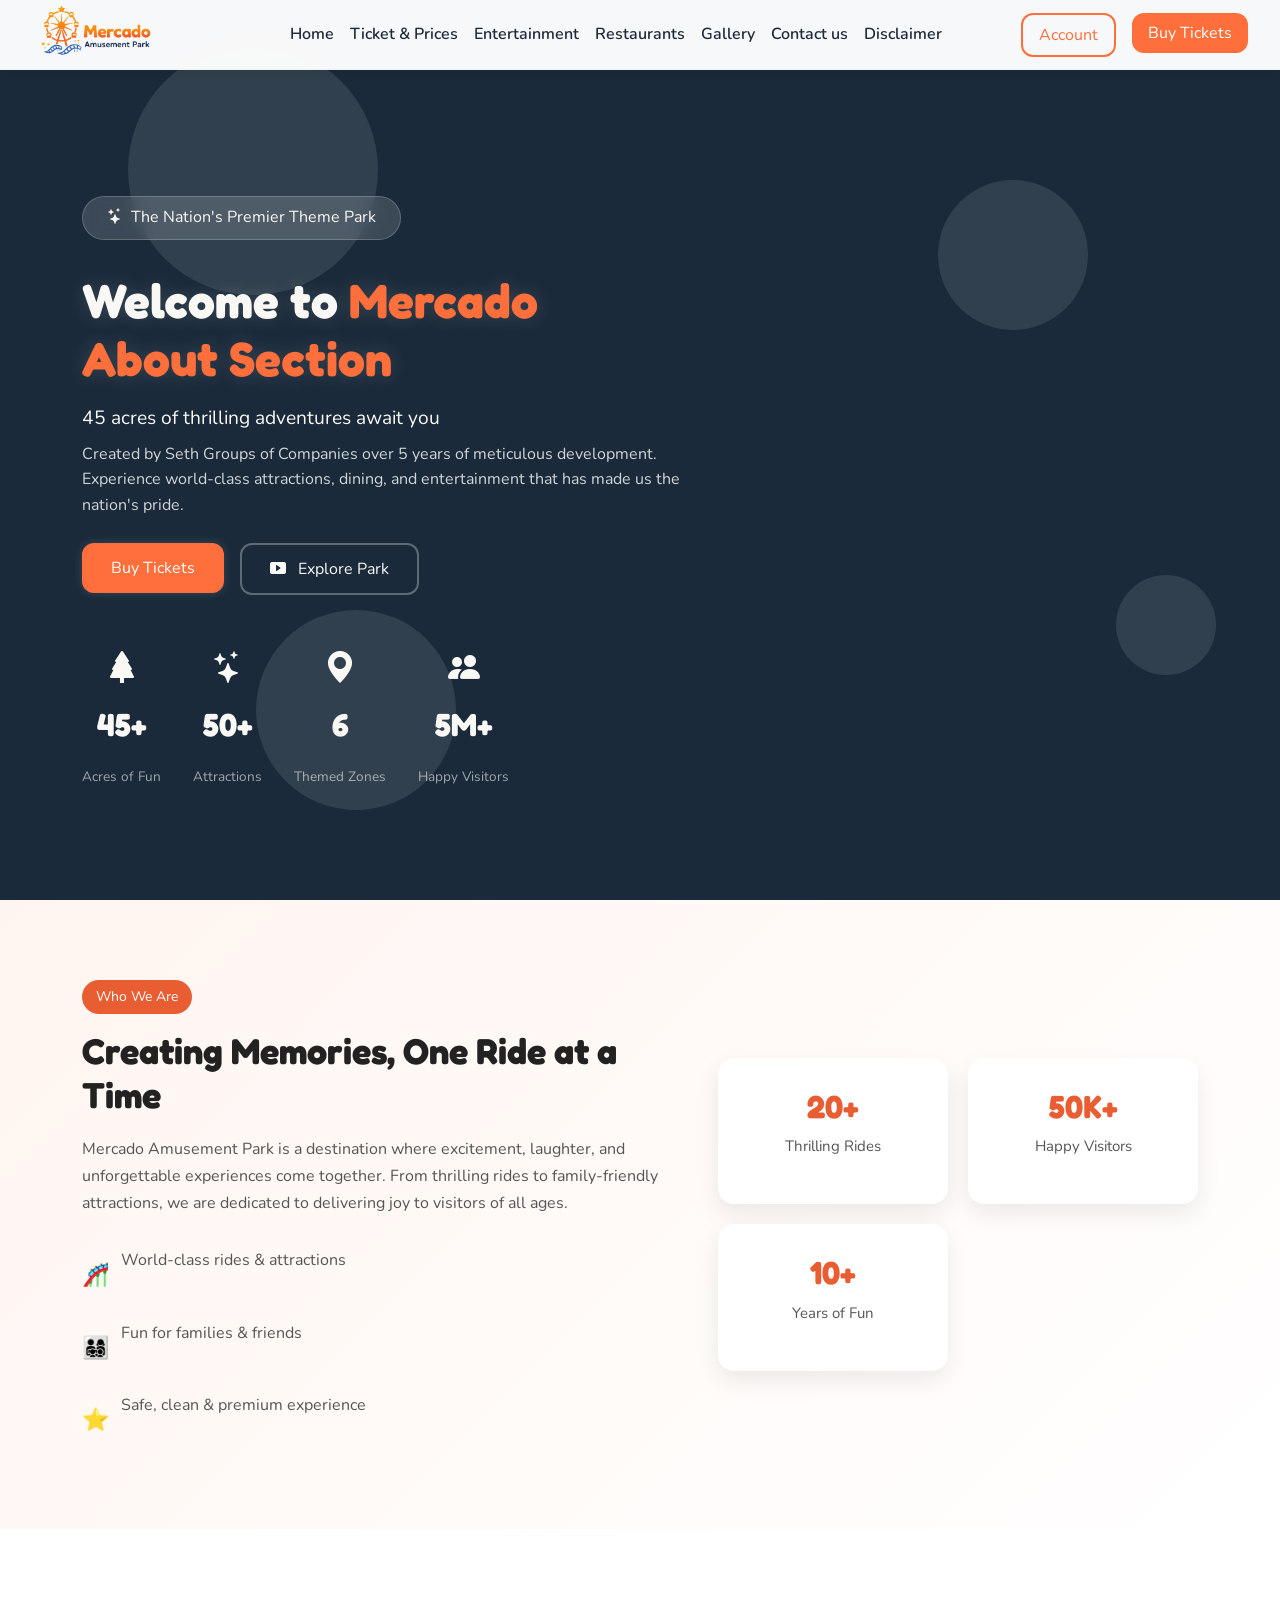
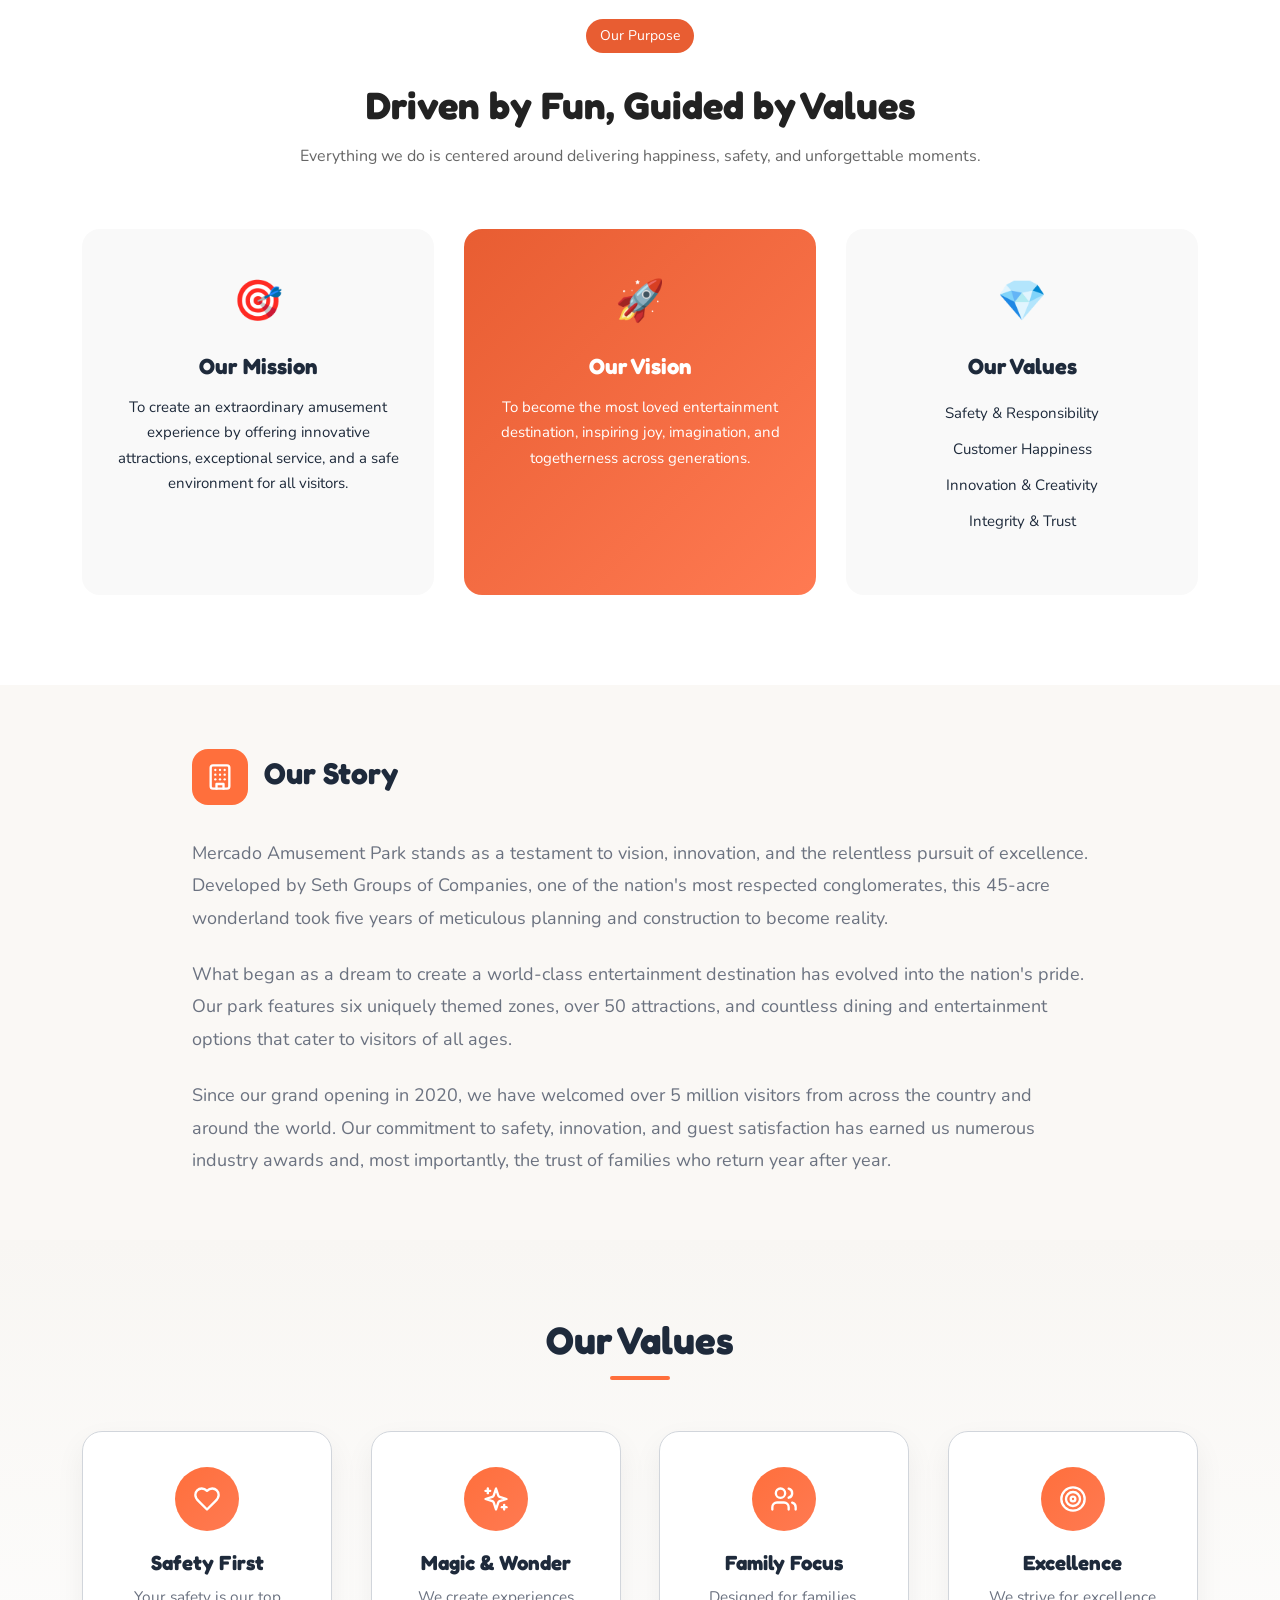
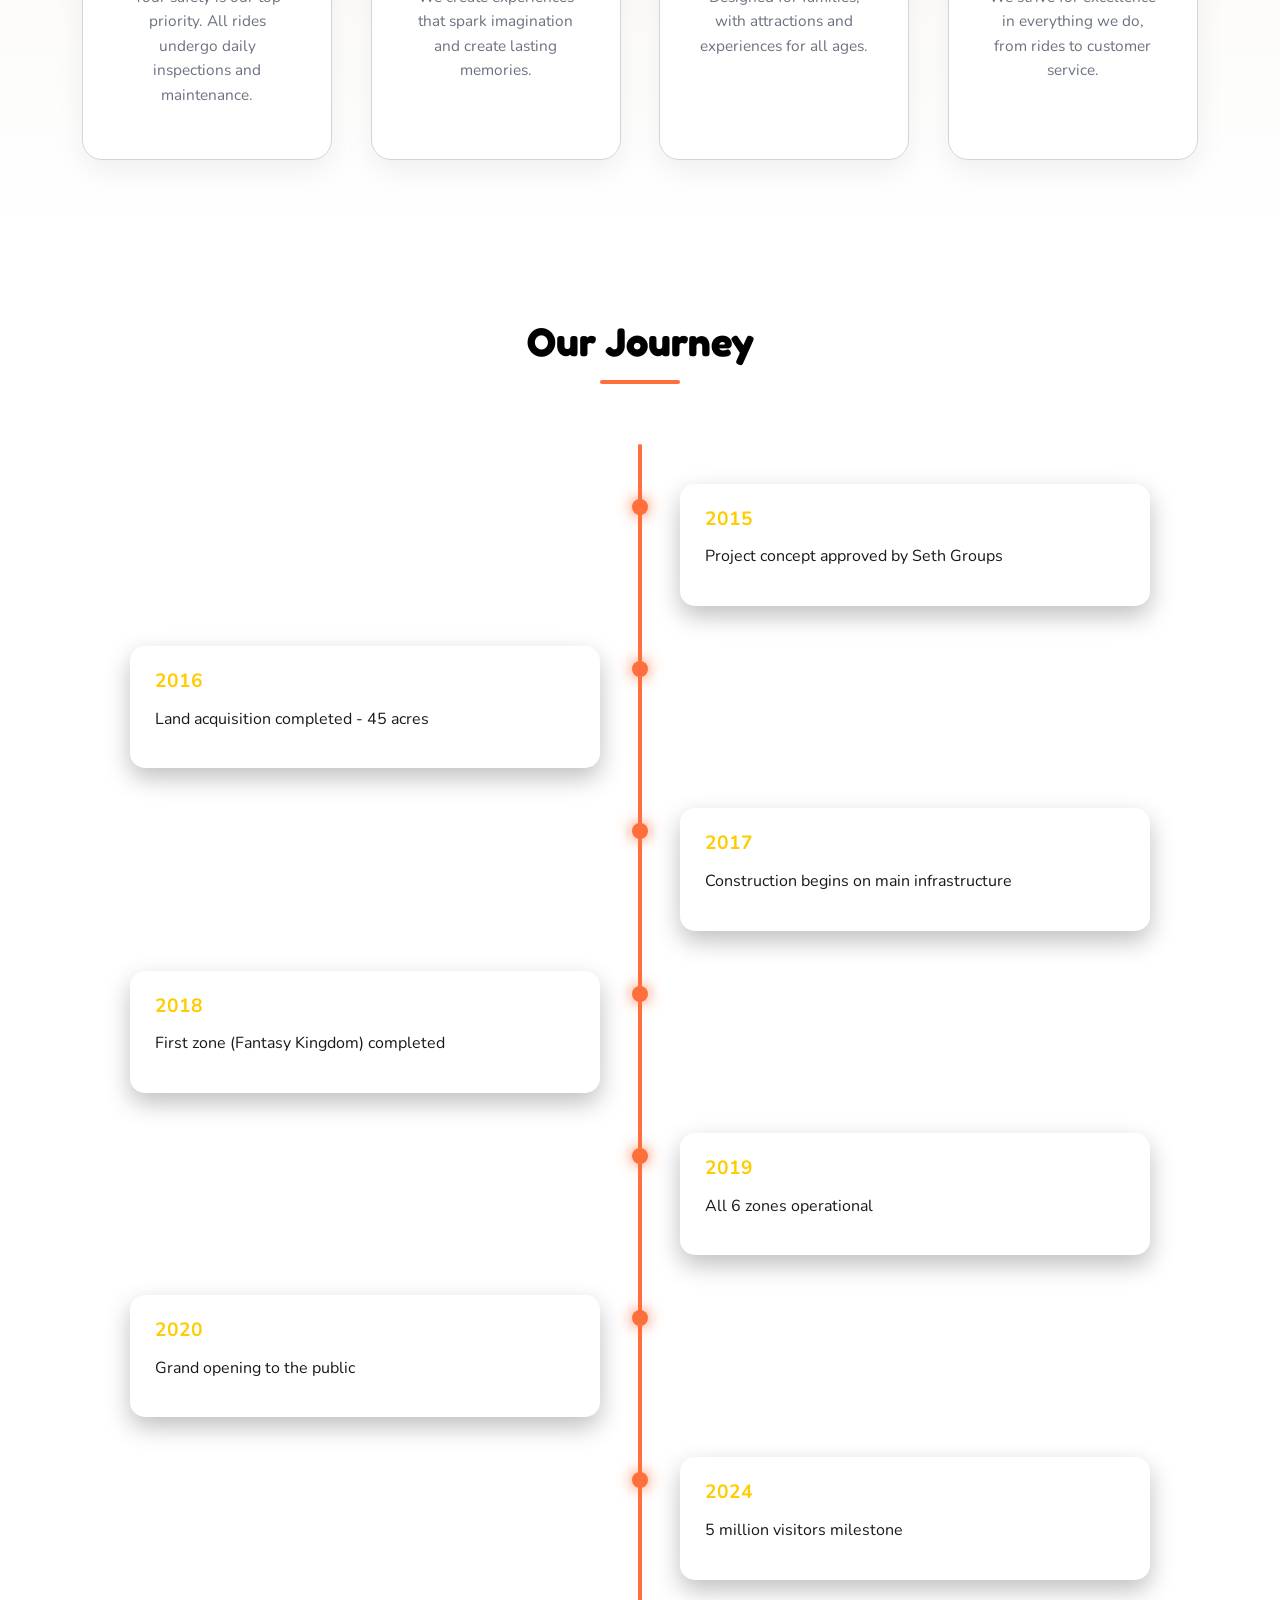
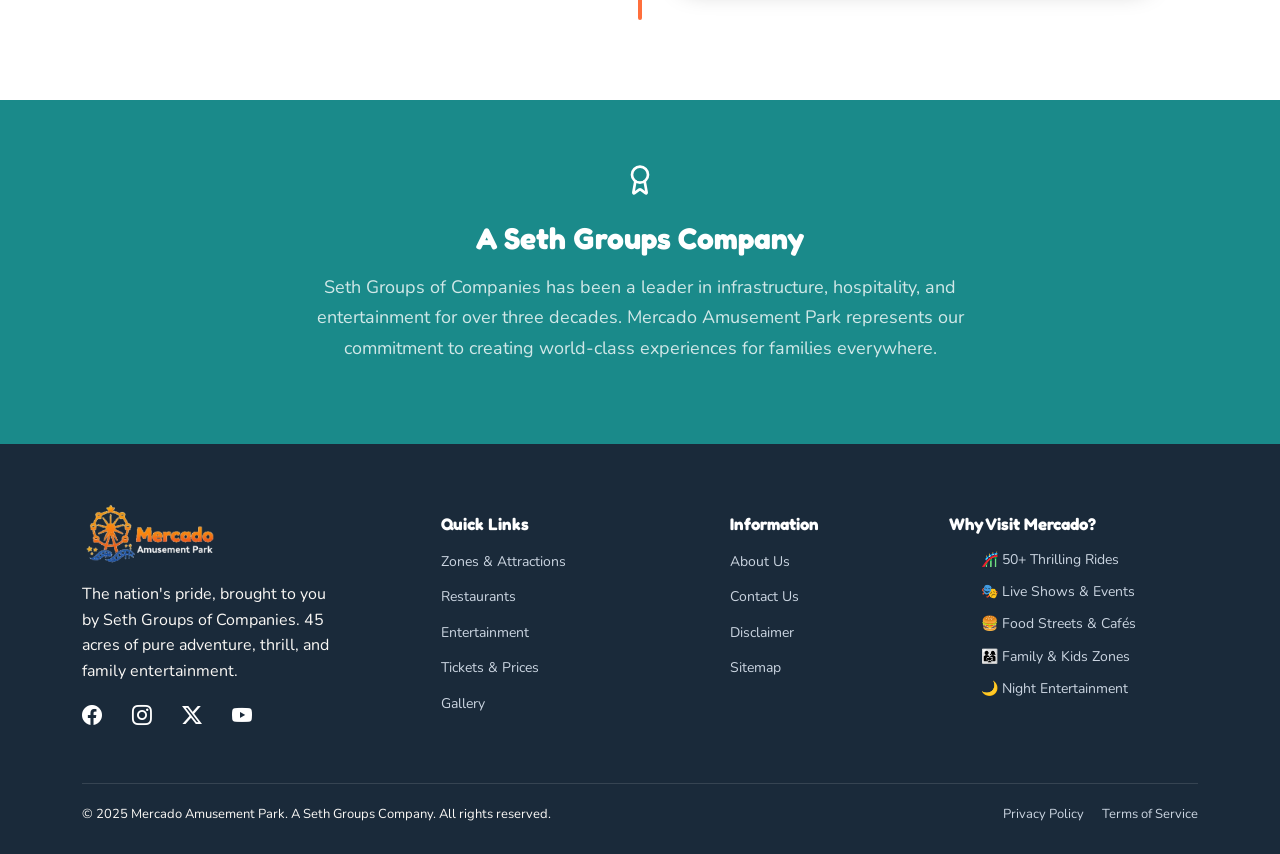
==== commit 4c5c3166: "Adjusting the Footer and Add the Feedback Form" ====
--- a/Pages/about.html
+++ b/Pages/about.html
@@ -20,7 +20,7 @@
         <span></span>
         <span></span>
       </div>
-      <ul class="nav-items justify-content-center gap-4 d-none d-lg-flex m-0 p-0">
+      <ul class="nav-items justify-content-center gap-3 d-none d-lg-flex m-0 pe-5">
         <li><a href="../index.html">Home</a></li>
         <li><a href="./tickets.html">Ticket & Prices</a></li>
         <li><a href="./entertainment.html">Entertainment</a></li>
@@ -72,9 +72,9 @@
         <div class="modal-body">
           <form>
             <label>Email Address</label>
-            <input type="email" class="form-control mb-3" placeholder="Enter email" />
+            <input type="email" class="form-control mb-3" placeholder="Enter email"required/>
             <label>Password</label>
-            <input type="password" class="form-control mb-3" placeholder="Enter password" />
+            <input type="password" class="form-control mb-3" placeholder="Enter password"required />
             <button class="btn btn-ticket w-100">Login</button>
           </form>
           <div class="text-center mt-3">
@@ -96,13 +96,13 @@
         <div class="modal-body">
           <form>
             <label>Full Name</label>
-            <input type="text" class="form-control mb-3" placeholder="Full name" />
+            <input type="text" class="form-control mb-3" placeholder="Full name"required/>
             <label>Email Address</label>
-            <input type="email" class="form-control mb-3" placeholder="Email" />
+            <input type="email" class="form-control mb-3" placeholder="Email"required />
             <label>Password</label>
-            <input type="password" class="form-control mb-3" placeholder="Password" />
+            <input type="password" class="form-control mb-3" placeholder="Password"required/>
             <label>Confirm Password</label>
-            <input type="password" class="form-control mb-3" placeholder="Confirm password" />
+            <input type="password" class="form-control mb-3" placeholder="Confirm password"required />
             <button class="btn btn-ticket w-100">Create Account</button>
           </form>
         </div>
--- a/Pages/about.css
+++ b/Pages/about.css
@@ -1,7 +1,5 @@
 /* Google Fonts */
 @import url('https://fonts.googleapis.com/css2?family=Fredoka:wght@400;500;600;700&family=Nunito:wght@400;500;600;700&display=swap');
-
-/* CSS Variables */
 :root {
   --primary: #e85d32;
   --primary-light: #ff7a52;
@@ -16,30 +14,18 @@
   --muted: #f0ede8;
   --muted-foreground: #6b7280;
   --border: #d1d5db;
-
   --park-navy: #1e3a5f;
   --park-cream: #faf8f5;
 
   --font-display: 'Fredoka', sans-serif;
   --font-body: 'Nunito', sans-serif;
+  --park-navy: #1a2a3a;
+  --muted: #777;
+  --primary: #ff6f3c;
 
   --radius: 0.75rem;
   --shadow: 0 4px 6px -1px rgba(0, 0, 0, 0.1);
   --shadow-lg: 0 10px 15px -3px rgba(0, 0, 0, 0.1);
-}
-
-:root {
-  --primary: #ff6f3c;
-  --secondary: #1a8a8a;
-  --accent: #f0b429;
-  --card: #f9f9f9;
-  --foreground: #333;
-  --muted: #777;
-  --border: #e0e0e0;
-  --radius: 12px;
-  --shadow: 0 10px 25px rgba(0, 0, 0, 0.08);
-  --park-navy: #1a2a3a;
-  --park-cream: #fdf5ec;
 }
 
 /* Reset & Base */
@@ -94,10 +80,10 @@
   max-width: 1400px; /* Keeps everything from spreading too far */
   margin: 0 auto;
 }
-
 .img-fluid {
-  max-height: 150px;
-}
+    max-height: 150px;
+    margin-left: -30px;
+  }
 /* Logo Sizing */
 .nav-logo-img {
   height: 65px; /* Perfect size for a 90px navbar */
@@ -564,9 +550,6 @@
   margin-bottom: 0;
 }
 
-/* ===============================
-   VALUES SECTION
-================================ */
 .about-values {
   padding: clamp(3rem, 6vw, 5rem) 0;
   background: linear-gradient(
@@ -596,9 +579,6 @@
   border-radius: 50px;
 }
 
-/* ===============================
-   GRID LAYOUT
-================================ */
 .values-grid {
   display: grid;
   grid-template-columns: 1fr;
@@ -618,10 +598,6 @@
     grid-template-columns: repeat(4, 1fr);
   }
 }
-
-/* ===============================
-   VALUE CARD
-================================ */
 .value-card {
   background: var(--card);
   border-radius: 1.25rem;
@@ -659,10 +635,6 @@
   transform: translateY(-10px);
   box-shadow: 0 25px 55px rgba(0, 0, 0, 0.12);
 }
-
-/* ===============================
-   ICON STYLING
-================================ */
 .value-icon {
   width: clamp(52px, 6vw, 64px);
   height: clamp(52px, 6vw, 64px);
@@ -683,10 +655,6 @@
 .value-card:hover .value-icon {
   transform: rotate(8deg) scale(1.1);
 }
-
-/* ===============================
-   TEXT
-================================ */
 .value-card h3 {
   font-size: clamp(1.1rem, 1.6vw, 1.35rem);
   margin-bottom: 0.6rem;
@@ -698,10 +666,6 @@
   color: var(--muted-foreground);
   line-height: 1.6;
 }
-
-/* ===============================
-   ANIMATIONS (INIT)
-================================ */
 .fade-up {
   opacity: 0;
   transform: translateY(30px);
@@ -967,11 +931,6 @@
   color: var(--primary);
   margin-bottom: 1rem;
 }
-
-/* =====================================================
-   FOOTER FINAL FIX (SAFE OVERRIDE – DO NOT REMOVE)
-===================================================== */
-
 .footer {
   background-color: var(--park-navy);
   color: var(--park-cream);
@@ -986,32 +945,27 @@
   grid-template-columns: repeat(auto-fit, minmax(220px, 1fr));
   align-items: flex-start;
 }
-
-.footer-logo {
-  display: inline-flex;
-  align-items: center;
-  justify-content: flex-start;
-  margin-bottom: 50px;
-}
+.footer-brand {
+    position: relative;
+}
+
+  .footer-logo {
+    display: inline-flex;
+    align-items: center;
+    justify-content: flex-start;
+    margin-bottom: 60px;
+  }
 
 .footer-logo img {
-  position: absolute;
- top: 15px;
- max-height: 150px;
- left: 25px;
-  display: block;
-  object-fit: contain;
-}
-
-/* Description */
-.footer-description {
-  font-size: 14px;
-  line-height: 1.7;
-  margin-bottom: 20px;
-  color: #cbd5e1;
-}
-
-/* ---------- SOCIAL ICONS ---------- */
+    position: absolute;
+    margin: -30px;
+    left: -10px;
+    max-height: 150px;
+    display: block;
+    object-fit: contain;
+    top: -20px;
+    margin-bottom: 15px;
+}
 .footer-social {
   display: flex;
   gap: 30px;
@@ -1384,12 +1338,9 @@
     max-height: 150px;
     position: absolute;
     top: -39px;
-    left: -12px;
-}
-}
-/* =====================================================
-   FORCE HIDE HAMBURGER WHEN MENU OPEN
-===================================================== */
+    /* left: -12px; */
+}
+}
 .mobile-menu.active ~ .hamburger,
 .mobile-menu.active + .hamburger,
 .hamburger.hide {
@@ -1401,12 +1352,8 @@
     max-height: 150px;
     position: absolute;
     top: -42px;
-    left: -25px;
+    /* left: -25px; */
 }}
-/* =====================================================
-   EXTRA 320px RESPONSIVE FIX
-   SAFE ADDITION – DO NOT REMOVE
-===================================================== */
 @media (max-width: 320px) {
 
   /* ===== GLOBAL ===== */
@@ -1580,12 +1527,6 @@
     font-size: 0.8rem;
   }
 }
-/* =====================================================
-   FORCE MOBILE MENU FULL WIDTH (ALL BREAKPOINTS)
-   SAFE OVERRIDE — DO NOT REMOVE
-===================================================== */
-
-/* Applies to ALL mobile sizes */
 @media (max-width: 992px) {
 
   /* MOBILE MENU CONTAINER */
@@ -1611,10 +1552,6 @@
     transform: none !important;
   }
 }
-
-/* =====================================================
-   EXTRA SAFETY FOR SMALL DEVICES (360px & 320px)
-===================================================== */
 @media (max-width: 360px) {
   .mobile-menu {
     width: 100vw !important;
@@ -1635,14 +1572,11 @@
   }
 }
 
-/* =====================================================
-   OPTIONAL: CENTER MENU LINKS NICELY
-===================================================== */
 @media (max-width: 992px) {
   .mobile-menu ul {
     width: 100%;
-  }
-
+    padding-right: 30px;
+  }
   .mobile-menu li {
     width: 100%;
     text-align: center;
